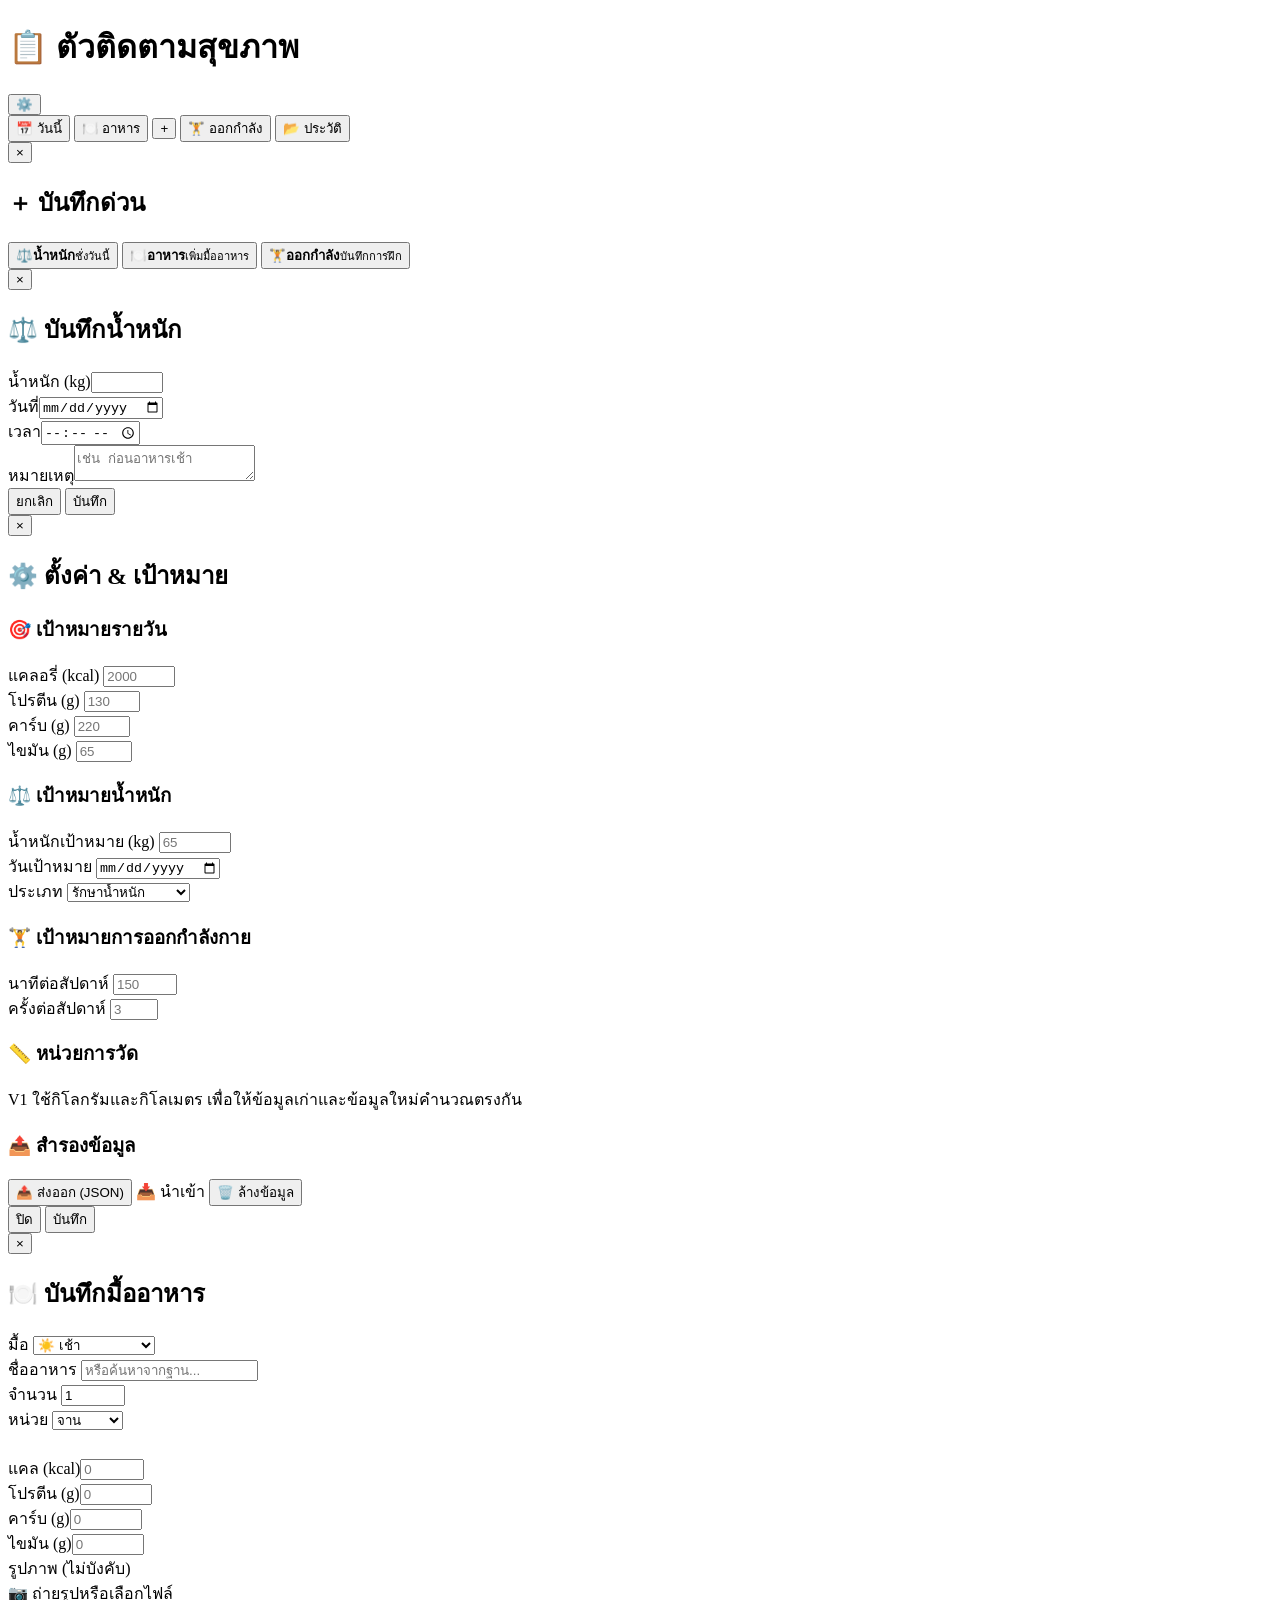
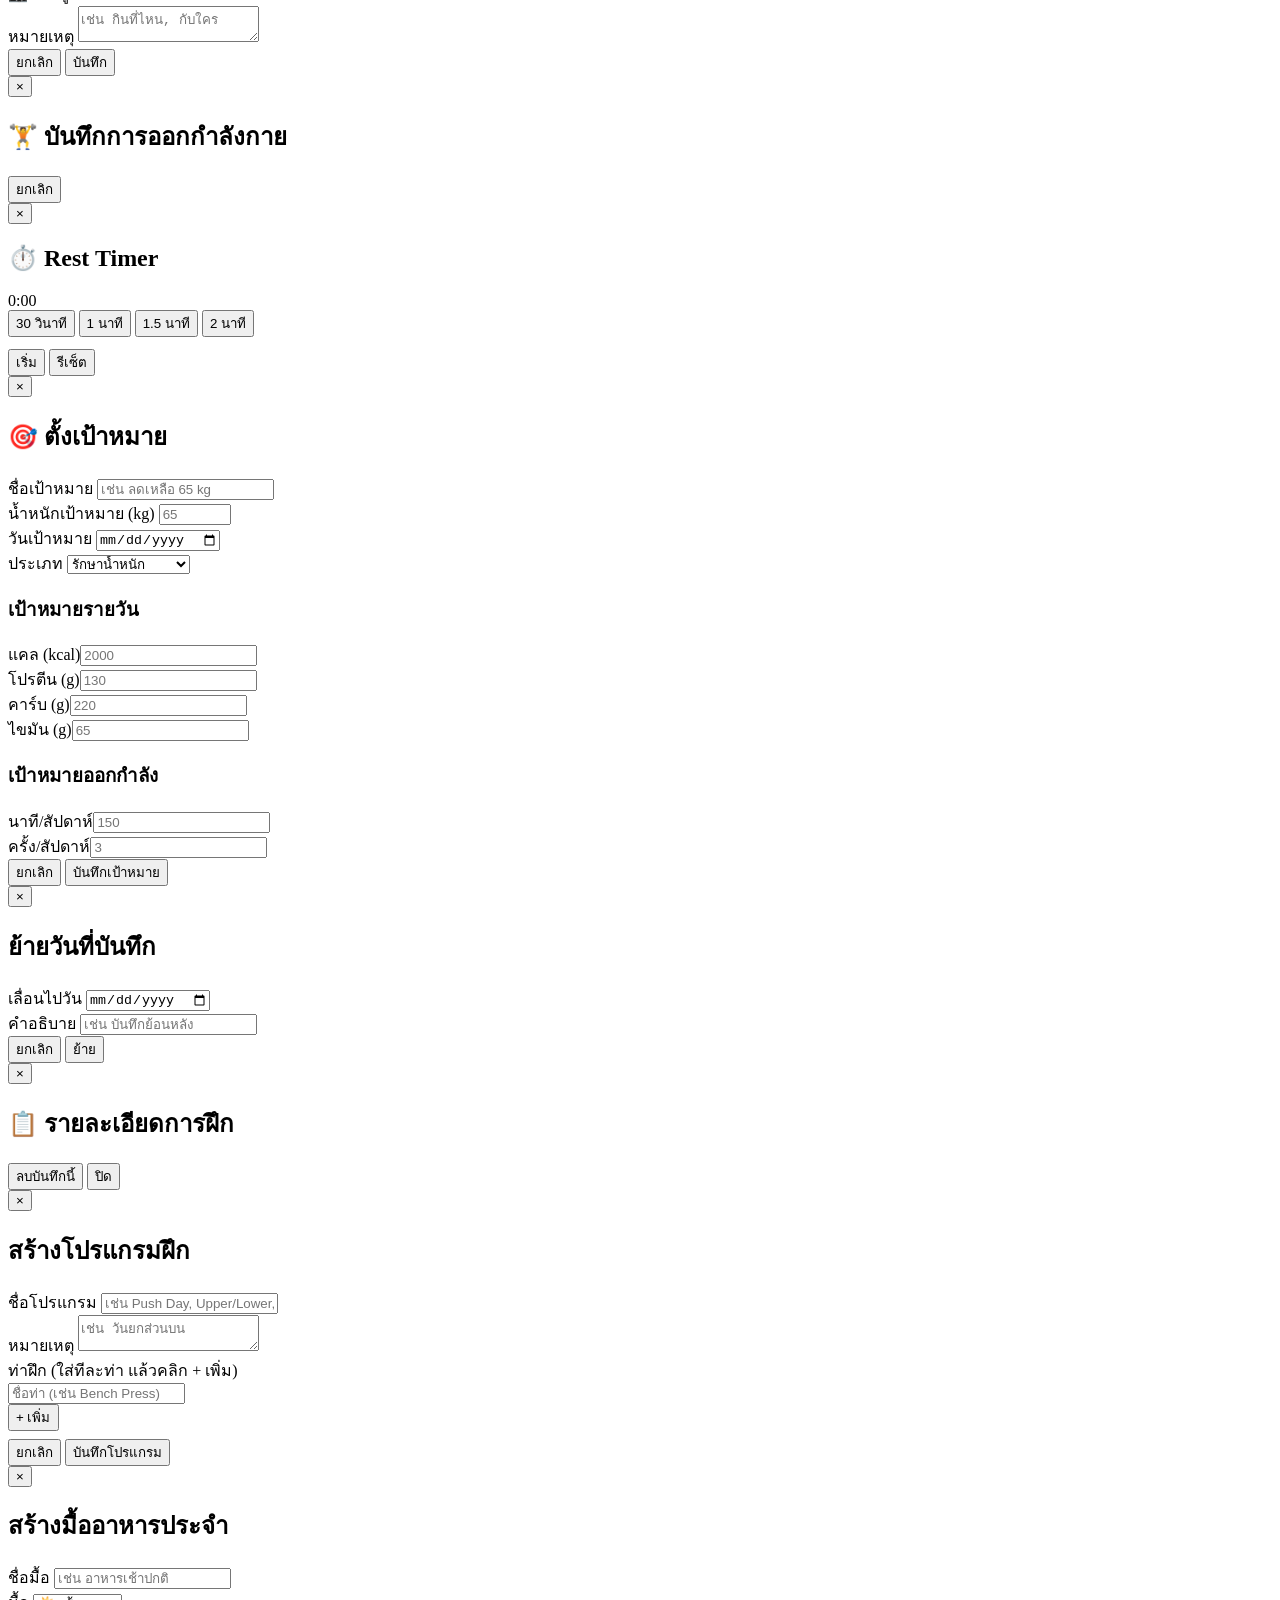
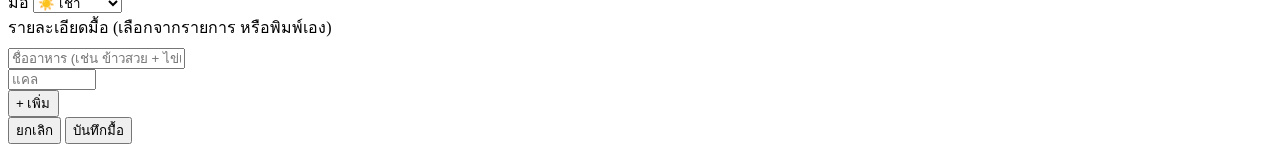
==== index.html @ 63b3aed1 "Add index.html for Health Tracker V1" ====
<!DOCTYPE html>
<html lang="th">
<head>
<meta charset="UTF-8">
<meta name="viewport" content="width=device-width, initial-scale=1.0, maximum-scale=1.0, user-scalable=no">
<meta name="apple-mobile-web-app-capable" content="yes">
<meta name="apple-mobile-web-app-status-bar-style" content="black-translucent">
<meta name="theme-color" content="#1a1a2e">
<title>ตัวติดตามสุขภาพ</title>
<link rel="stylesheet" href="style.css">
</head>
<body>

<!-- ════════════════════════════════════════════
   HEADER
   ════════════════════════════════════════════ -->
<header class="app-header">
  <div class="header-left">
    <h1>📋 <span>ตัวติดตามสุขภาพ</span></h1>
  </div>
  <div class="header-right">
    <span class="header-date" id="headerDate"></span>
    <button class="icon-btn" onclick="openModal('settingsModal')" title="ตั้งค่า">⚙️</button>
  </div>
</header>

<!-- ════════════════════════════════════════════
   MAIN CONTENT (แต่ละแท็บ)
   ════════════════════════════════════════════ -->
<main class="main-content" id="mainContent">
  <!-- โหลดโดย JS -->
</main>

<!-- ════════════════════════════════════════════
   BOTTOM NAVIGATION (5 แท็บ)
   ════════════════════════════════════════════ -->
<nav class="bottom-nav">
  <button class="nav-item active" data-tab="today" onclick="switchTab('today')">
    <span class="nav-icon">📅</span>
    <span class="nav-label">วันนี้</span>
  </button>
  <button class="nav-item" data-tab="food" onclick="switchTab('food')">
    <span class="nav-icon">🍽️</span>
    <span class="nav-label">อาหาร</span>
  </button>
  <button class="nav-item nav-center" onclick="openModal('quickAddModal')">
    <span class="nav-icon nav-plus">+</span>
  </button>
  <button class="nav-item" data-tab="workout" onclick="switchTab('workout')">
    <span class="nav-icon">🏋️</span>
    <span class="nav-label">ออกกำลัง</span>
  </button>
  <button class="nav-item" data-tab="history" onclick="switchTab('history')">
    <span class="nav-icon">📂</span>
    <span class="nav-label">ประวัติ</span>
  </button>
</nav>

<!-- เมนูบันทึกด่วน -->
<div class="modal-overlay" id="quickAddModal">
  <div class="modal modal-sm">
    <button class="modal-close" onclick="closeModal('quickAddModal')">×</button>
    <h2>＋ บันทึกด่วน</h2>
    <div class="modal-body">
      <div class="quick-add-grid">
        <button class="quick-add-card" onclick="closeModal('quickAddModal'); openWeightModal()"><span>⚖️</span><strong>น้ำหนัก</strong><small>ชั่งวันนี้</small></button>
        <button class="quick-add-card" onclick="closeModal('quickAddModal'); openFoodModal()"><span>🍽️</span><strong>อาหาร</strong><small>เพิ่มมื้ออาหาร</small></button>
        <button class="quick-add-card" onclick="closeModal('quickAddModal'); openWorkoutModal()"><span>🏋️</span><strong>ออกกำลัง</strong><small>บันทึกการฝึก</small></button>
      </div>
    </div>
  </div>
</div>

<!-- บันทึกน้ำหนัก -->
<div class="modal-overlay" id="weightModal">
  <div class="modal modal-sm">
    <button class="modal-close" onclick="closeModal('weightModal')">×</button>
    <h2>⚖️ บันทึกน้ำหนัก</h2>
    <div class="modal-body">
      <input type="hidden" id="editWeightId">
      <div class="form-row">
        <div class="form-group"><label>น้ำหนัก (kg)</label><input type="number" class="form-input" id="weightValue" min="20" max="300" step="0.1" inputmode="decimal"></div>
        <div class="form-group"><label>วันที่</label><input type="date" class="form-input" id="weightDate"></div>
      </div>
      <div class="form-group"><label>เวลา</label><input type="time" class="form-input" id="weightTime"></div>
      <div class="form-group"><label>หมายเหตุ</label><textarea class="form-textarea" id="weightNote" rows="2" placeholder="เช่น ก่อนอาหารเช้า"></textarea></div>
    </div>
    <div class="modal-footer">
      <button class="btn" onclick="closeModal('weightModal')">ยกเลิก</button>
      <button class="btn btn-primary" onclick="saveWeightRecord()">บันทึก</button>
    </div>
  </div>
</div>

<!-- ════════════════════════════════════════════
   MODAL: ตั้งค่า + เป้าหมาย
   ════════════════════════════════════════════ -->
<div class="modal-overlay" id="settingsModal">
  <div class="modal modal-lg">
    <button class="modal-close" onclick="closeModal('settingsModal')">×</button>
    <h2>⚙️ ตั้งค่า & เป้าหมาย</h2>
    <div class="modal-body">
      <!-- เป้าหมาย -->
      <div class="settings-section">
        <h3 class="settings-section-title">🎯 เป้าหมายรายวัน</h3>
        <div class="form-row">
          <div class="form-group">
            <label>แคลอรี่ (kcal)</label>
            <input type="number" class="form-input" id="goalCalories" placeholder="2000" min="500" max="10000">
          </div>
          <div class="form-group" style="flex:0.8">
            <label>โปรตีน (g)</label>
            <input type="number" class="form-input" id="goalProtein" placeholder="130" min="0" max="300">
          </div>
          <div class="form-group" style="flex:0.8">
            <label>คาร์บ (g)</label>
            <input type="number" class="form-input" id="goalCarbs" placeholder="220" min="0" max="500">
          </div>
          <div class="form-group" style="flex:0.8">
            <label>ไขมัน (g)</label>
            <input type="number" class="form-input" id="goalFat" placeholder="65" min="0" max="200">
          </div>
        </div>
      </div>

      <div class="settings-section">
        <h3 class="settings-section-title">⚖️ เป้าหมายน้ำหนัก</h3>
        <div class="form-row">
          <div class="form-group">
            <label>น้ำหนักเป้าหมาย (kg)</label>
            <input type="number" class="form-input" id="goalWeight" placeholder="65" min="20" max="300" step="0.1">
          </div>
          <div class="form-group">
            <label>วันเป้าหมาย</label>
            <input type="date" class="form-input" id="goalDate">
          </div>
          <div class="form-group" style="flex:0.7">
            <label>ประเภท</label>
            <select class="form-select" id="goalType">
              <option value="maintain">รักษาน้ำหนัก</option>
              <option value="lose">ลดน้ำหนัก</option>
              <option value="gain">เพิ่มน้ำหนัก/กล้าม</option>
            </select>
          </div>
        </div>
      </div>

      <div class="settings-section">
        <h3 class="settings-section-title">🏋️ เป้าหมายการออกกำลังกาย</h3>
        <div class="form-row">
          <div class="form-group">
            <label>นาทีต่อสัปดาห์</label>
            <input type="number" class="form-input" id="goalExerciseMinutes" placeholder="150" min="0" max="1000">
          </div>
          <div class="form-group">
            <label>ครั้งต่อสัปดาห์</label>
            <input type="number" class="form-input" id="goalExerciseDays" placeholder="3" min="0" max="14">
          </div>
        </div>
      </div>

      <div class="settings-section settings-note">
        <h3 class="settings-section-title">📏 หน่วยการวัด</h3>
        <p>V1 ใช้กิโลกรัมและกิโลเมตร เพื่อให้ข้อมูลเก่าและข้อมูลใหม่คำนวณตรงกัน</p>
      </div>

      <div class="settings-section">
        <h3 class="settings-section-title">📤 สำรองข้อมูล</h3>
        <div class="form-row">
          <button class="btn" onclick="exportData()">📤 ส่งออก (JSON)</button>
          <label class="btn" style="cursor:pointer;">📥 นำเข้า
            <input type="file" id="importDataInput" accept=".json,application/json" style="display:none" onchange="importData(event.target.files[0]); this.value=''">
          </label>
          <button class="btn btn-danger" onclick="resetAllData()">🗑️ ล้างข้อมูล</button>
        </div>
      </div>
    </div>
    <div class="modal-footer">
      <button class="btn" onclick="closeModal('settingsModal')">ปิด</button>
      <button class="btn btn-primary" onclick="saveSettings()">บันทึก</button>
    </div>
  </div>
</div>

<!-- ════════════════════════════════════════════
   MODAL: บันทึกอาหาร
   ════════════════════════════════════════════ -->
<div class="modal-overlay" id="foodModal">
  <div class="modal modal-lg">
    <button class="modal-close" onclick="closeModal('foodModal')">×</button>
    <h2>🍽️ บันทึกมื้ออาหาร</h2>
    <div class="modal-body">
      <input type="hidden" id="editFoodId">
      <div class="form-group">
        <label>มื้อ</label>
        <select class="form-select" id="mealTime">
          <option value="เช้า">☀️ เช้า</option>
          <option value="กลางวัน">🌤️ กลางวัน</option>
          <option value="เย็น">🌙 เย็น</option>
          <option value="ของว่าง">🍪 ของว่าง</option>
          <option value="ก่อนออกกำลัง">🏋️ ก่อนออกกำลัง</option>
          <option value="หลังออกกำลัง">💪 หลังออกกำลัง</option>
          <option value="อื่นๆ">📌 อื่นๆ</option>
        </select>
      </div>
      <div class="form-group">
        <label>ชื่ออาหาร</label>
        <input type="text" class="form-input" id="foodName" placeholder="หรือค้นหาจากฐาน..." autocomplete="off">
        <div class="food-search-results" id="foodSearchResults"></div>
      </div>
      <div class="form-row">
        <div class="form-group" style="flex:0.7">
          <label>จำนวน</label>
          <input type="number" class="form-input" id="foodPortion" value="1" min="0.1" max="20" step="0.1">
        </div>
        <div class="form-group" style="flex:1.3">
          <label>หน่วย</label>
          <select class="form-select" id="foodPortionUnit">
            <option value="จาน">จาน</option>
            <option value="ถ้วย">ถ้วย</option>
            <option value="ช้อนโต๊ะ">ช้อนโต๊ะ</option>
            <option value="ช้อนชา">ช้อนชา</option>
            <option value="กรัม">กรัม</option>
            <option value="ชิ้น">ชิ้น</option>
          </select>
        </div>
      </div>
      <div style="border-top:1px solid var(--border);margin:8px 0;padding-top:8px;"></div>
      <div class="form-row">
        <div class="form-group" style="flex:0.6"><label>แคล (kcal)</label><input type="number" class="form-input" id="foodCal" placeholder="0" min="0" max="5000"></div>
        <div class="form-group" style="flex:0.6"><label>โปรตีน (g)</label><input type="number" class="form-input" id="foodProtein" placeholder="0" min="0" max="500" step="0.1"></div>
        <div class="form-group" style="flex:0.6"><label>คาร์บ (g)</label><input type="number" class="form-input" id="foodCarbs" placeholder="0" min="0" max="500" step="0.1"></div>
        <div class="form-group" style="flex:0.6"><label>ไขมัน (g)</label><input type="number" class="form-input" id="foodFat" placeholder="0" min="0" max="200" step="0.1"></div>
      </div>
      <div class="form-group">
        <label>รูปภาพ (ไม่บังคับ)</label>
        <div class="photo-upload-area" onclick="document.getElementById('foodPhotoInput').click()">
          <span class="upload-icon">📷</span>
          <span class="upload-text">ถ่ายรูปหรือเลือกไฟล์</span>
        </div>
        <input type="file" id="foodPhotoInput" accept="image/*" style="display:none" onchange="handleFoodPhotoSelect(event)">
        <div id="foodPhotoPreview"></div>
      </div>
      <div class="form-group">
        <label>หมายเหตุ</label>
        <textarea class="form-textarea" id="foodNote" rows="2" placeholder="เช่น กินที่ไหน, กับใคร"></textarea>
      </div>
    </div>
    <div class="modal-footer">
      <button class="btn" onclick="closeModal('foodModal')">ยกเลิก</button>
      <button class="btn btn-primary" onclick="saveFood()" id="saveFoodBtn">บันทึก</button>
    </div>
  </div>
</div>

<!-- ════════════════════════════════════════════
   MODAL: บันทึกการออกกำลังกาย / เริ่มโปรแกรม
   ════════════════════════════════════════════ -->
<div class="modal-overlay" id="workoutModal">
  <div class="modal modal-xl">
    <button class="modal-close" onclick="closeModal('workoutModal')">×</button>
    <h2>🏋️ <span id="workoutModalTitle">บันทึกการออกกำลังกาย</span></h2>
    <div class="modal-body" id="workoutModalBody">
      <!-- โค้จะถูกโหลดโดย JS -->
    </div>
    <div class="modal-footer">
      <button class="btn" onclick="closeModal('workoutModal')">ยกเลิก</button>
      <button class="btn btn-green" id="workoutModalSaveBtn" onclick="saveWorkoutLog()" style="display:none;">บันทึก</button>
    </div>
  </div>
</div>

<!-- ════════════════════════════════════════════
   MODAL: Rest Timer
   ════════════════════════════════════════════ -->
<div class="modal-overlay" id="restTimerModal">
  <div class="modal modal-sm">
    <button class="modal-close" onclick="closeModal('restTimerModal')">×</button>
    <h2>⏱️ Rest Timer</h2>
    <div class="timer-display" id="timerDisplay">0:00</div>
    <div class="timer-controls">
      <button class="btn btn-sm" onclick="timerSet(30)">30 วินาที</button>
      <button class="btn btn-sm" onclick="timerSet(60)">1 นาที</button>
      <button class="btn btn-sm" onclick="timerSet(90)">1.5 นาที</button>
      <button class="btn btn-sm" onclick="timerSet(120)">2 นาที</button>
    </div>
    <div class="timer-controls" style="margin-top:12px;">
      <button class="btn btn-sm btn-primary" id="timerStartBtn" onclick="timerStart()">เริ่ม</button>
      <button class="btn btn-sm" id="timerPauseBtn" onclick="timerPause()" style="display:none;">พัก</button>
      <button class="btn btn-sm" onclick="timerReset()">รีเซ็ต</button>
    </div>
  </div>
</div>

<!-- ════════════════════════════════════════════
   MODAL: ตั้งค่าเป้าหมาย (แยกหน้าจาก settings)
   ════════════════════════════════════════════ -->
<div class="modal-overlay" id="goalsModal">
  <div class="modal modal-lg">
    <button class="modal-close" onclick="closeModal('goalsModal')">×</button>
    <h2>🎯 ตั้งเป้าหมาย</h2>
    <div class="modal-body">
      <div class="form-group">
        <label>ชื่อเป้าหมาย</label>
        <input type="text" class="form-input" id="goalName" placeholder="เช่น ลดเหลือ 65 kg">
      </div>
      <div class="form-row">
        <div class="form-group">
          <label>น้ำหนักเป้าหมาย (kg)</label>
          <input type="number" class="form-input" id="goalTargetWeight" placeholder="65" min="20" max="300" step="0.1">
        </div>
        <div class="form-group">
          <label>วันเป้าหมาย</label>
          <input type="date" class="form-input" id="goalTargetDate">
        </div>
      </div>
      <div class="form-group">
        <label>ประเภท</label>
        <select class="form-select" id="goalTargetType">
          <option value="maintain">รักษาน้ำหนัก</option>
          <option value="lose">ลดน้ำหนัก</option>
          <option value="gain">เพิ่มน้ำหนัก/กล้าม</option>
        </select>
      </div>
      <div class="settings-section">
        <h3 class="settings-section-title">เป้าหมายรายวัน</h3>
        <div class="form-row">
          <div class="form-group"><label>แคล (kcal)</label><input type="number" class="form-input" id="goalTargetCal" placeholder="2000"></div>
          <div class="form-group"><label>โปรตีน (g)</label><input type="number" class="form-input" id="goalTargetProtein" placeholder="130" step="0.1"></div>
          <div class="form-group"><label>คาร์บ (g)</label><input type="number" class="form-input" id="goalTargetCarbs" placeholder="220" step="0.1"></div>
          <div class="form-group"><label>ไขมัน (g)</label><input type="number" class="form-input" id="goalTargetFat" placeholder="65" step="0.1"></div>
        </div>
      </div>
      <div class="settings-section">
        <h3 class="settings-section-title">เป้าหมายออกกำลัง</h3>
        <div class="form-row">
          <div class="form-group"><label>นาที/สัปดาห์</label><input type="number" class="form-input" id="goalTargetMinutes" placeholder="150"></div>
          <div class="form-group"><label>ครั้ง/สัปดาห์</label><input type="number" class="form-input" id="goalTargetDays" placeholder="3"></div>
        </div>
      </div>
    </div>
    <div class="modal-footer">
      <button class="btn" onclick="closeModal('goalsModal')">ยกเลิก</button>
      <button class="btn btn-primary" onclick="saveGoals()">บันทึกเป้าหมาย</button>
    </div>
  </div>
</div>

<!-- ════════════════════════════════════════════
   MODAL: เคลื่อนย้าย/แก้ไขวันที่ (สำหรับบันทึกย้อนหลัง)
   ════════════════════════════════════════════ -->
<div class="modal-overlay" id="dateShiftModal">
  <div class="modal modal-sm">
    <button class="modal-close" onclick="closeModal('dateShiftModal')">×</button>
    <h2>ย้ายวันที่บันทึก</h2>
    <div class="modal-body">
      <div class="form-group">
        <label>เลื่อนไปวัน</label>
        <input type="date" class="form-input" id="dateShiftTarget">
      </div>
      <div class="form-group">
        <label>คำอธิบาย</label>
        <input type="text" class="form-input" id="dateShiftNote" placeholder="เช่น บันทึกย้อนหลัง">
      </div>
    </div>
    <div class="modal-footer">
      <button class="btn" onclick="closeModal('dateShiftModal')">ยกเลิก</button>
      <button class="btn btn-primary" onclick="confirmDateShift()">ย้าย</button>
    </div>
  </div>
</div>

<!-- ════════════════════════════════════════════
   MODAL: รายละเอียดการออกกำลังกาย (ดูเซต)
   ════════════════════════════════════════════ -->
<div class="modal-overlay" id="workoutDetailModal">
  <div class="modal modal-xl">
    <button class="modal-close" onclick="closeModal('workoutDetailModal')">×</button>
    <h2>📋 รายละเอียดการฝึก</h2>
    <div class="modal-body" id="workoutDetailBody">
      <!-- โค้ดจะถูกโหลดโดย JS -->
    </div>
    <div class="modal-footer">
      <button class="btn btn-danger" onclick="deleteWorkoutLog()">ลบบันทึกนี้</button>
      <button class="btn" onclick="closeModal('workoutDetailModal')">ปิด</button>
    </div>
  </div>
</div>

<!-- ════════════════════════════════════════════
   MODAL: แผนการออกกำลังกาย (สร้าง/แก้ไข)
   ════════════════════════════════════════════ -->
<div class="modal-overlay" id="programModal">
  <div class="modal modal-xl">
    <button class="modal-close" onclick="closeModal('programModal')">×</button>
    <h2 id="programModalTitle">สร้างโปรแกรมฝึก</h2>
    <div class="modal-body">
      <input type="hidden" id="editProgramId">
      <div class="form-group">
        <label>ชื่อโปรแกรม</label>
        <input type="text" class="form-input" id="programName" placeholder="เช่น Push Day, Upper/Lower, Full Body">
      </div>
      <div class="form-group">
        <label>หมายเหตุ</label>
        <textarea class="form-textarea" id="programNote" rows="2" placeholder="เช่น วันยกส่วนบน"></textarea>
      </div>
      <div class="form-group">
        <label>ท่าฝึก (ใส่ทีละท่า แล้วคลิก + เพิ่ม)</label>
        <div class="form-row" style="margin-bottom:8px;">
          <div class="form-group" style="flex:2">
            <input type="text" class="form-input" id="programExerciseName" placeholder="ชื่อท่า (เช่น Bench Press)">
          </div>
          <button class="btn btn-sm" onclick="addProgramExercise()">+ เพิ่ม</button>
        </div>
        <div id="programExercisesList"></div>
      </div>
    </div>
    <div class="modal-footer">
      <button class="btn" onclick="closeModal('programModal')">ยกเลิก</button>
      <button class="btn btn-primary" onclick="saveProgram()">บันทึกโปรแกรม</button>
    </div>
  </div>
</div>

<!-- ════════════════════════════════════════════
   MODAL: สร้างมื้ออาหารประจำ (Meal Routine)
   ════════════════════════════════════════════ -->
<div class="modal-overlay" id="mealRoutineModal">
  <div class="modal modal-lg">
    <button class="modal-close" onclick="closeModal('mealRoutineModal')">×</button>
    <h2 id="mealRoutineModalTitle">สร้างมื้ออาหารประจำ</h2>
    <div class="modal-body">
      <input type="hidden" id="editMealRoutineId">
      <div class="form-group">
        <label>ชื่อมื้อ</label>
        <input type="text" class="form-input" id="mealRoutineName" placeholder="เช่น อาหารเช้าปกติ">
      </div>
      <div class="form-group">
        <label>มื้อ</label>
        <select class="form-select" id="mealRoutineMealTime">
          <option value="เช้า">☀️ เช้า</option>
          <option value="กลางวัน">🌤️ กลางวัน</option>
          <option value="เย็น">🌙 เย็น</option>
          <option value="ของว่าง">🍪 ของว่าง</option>
          <option value="อื่นๆ">📌 อื่นๆ</option>
        </select>
      </div>
      <div class="form-group">
        <label>รายละเอียดมื้อ (เลือกจากรายการ หรือพิมพ์เอง)</label>
        <div id="mealRoutineItems"></div>
        <div class="form-row" style="margin-top:8px;">
          <div class="form-group" style="flex:2">
            <input type="text" class="form-input" id="mealRoutineFoodName" placeholder="ชื่ออาหาร (เช่น ข้าวสวย + ไข่เจียว)">
          </div>
          <div class="form-group" style="flex:0.5">
            <input type="number" class="form-input" id="mealRoutineFoodCal" placeholder="แคล" min="0" max="5000" style="width:80px;">
          </div>
          <button class="btn btn-sm" onclick="addMealRoutineItem()">+ เพิ่ม</button>
        </div>
      </div>
    </div>
    <div class="modal-footer">
      <button class="btn" onclick="closeModal('mealRoutineModal')">ยกเลิก</button>
      <button class="btn btn-primary" onclick="saveMealRoutine()">บันทึกมื้อ</button>
    </div>
  </div>
</div>

<script src="food-db.js"></script>
<script src="app.js"></script>
</body>
</html>
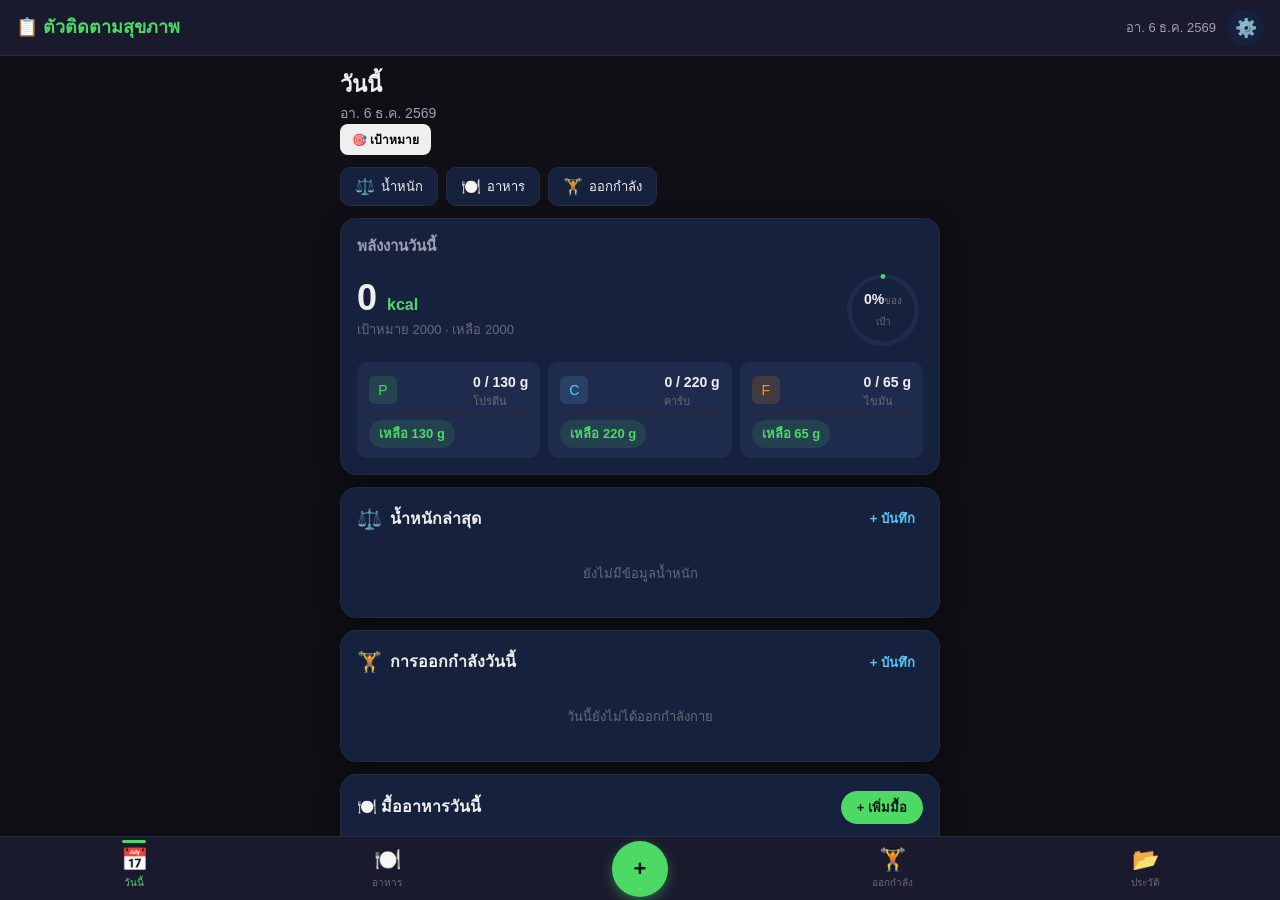
==== commit 942d467c: "อัปเดต index.html: เพิ่มกราฟ อาหาร และการคำนวณพลังงาน" ====
--- a/index.html
+++ b/index.html
@@ -240,6 +240,8 @@
         </div>
         <input type="file" id="foodPhotoInput" accept="image/*" style="display:none" onchange="handleFoodPhotoSelect(event)">
         <div id="foodPhotoPreview"></div>
+        <button type="button" class="btn ai-photo-btn" id="analyzeFoodPhotoBtn" onclick="analyzeFoodPhoto()" disabled>✨ วิเคราะห์รูปด้วย AI</button>
+        <p class="ai-photo-status" id="aiPhotoStatus">ถ่ายรูปไว้ก่อนได้ ระบบวิเคราะห์ต้องเชื่อม AI ผ่านเซิร์ฟเวอร์ที่ปลอดภัย</p>
       </div>
       <div class="form-group">
         <label>หมายเหตุ</label>
--- a/style.css
+++ b/style.css
@@ -0,0 +1,1280 @@
+/**
+ * style.css — ตัวติดตามสุขภาพ (Dark Theme, 4 แท็บ)
+ * ออกแบบตามภาพ Dashboard ที่คุณส่งมา
+ */
+
+/* ── Reset & Base ── */
+*, *::before, *::after { box-sizing: border-box; margin: 0; padding: 0; }
+
+:root {
+  --bg-primary: #0f0f15;
+  --bg-secondary: #1a1a2e;
+  --bg-card: #16213e;
+  --bg-card-hover: #1f2b4d;
+  --bg-input: #0d0d18;
+  --text-primary: #f0f0f0;
+  --text-secondary: #a0a0b0;
+  --text-muted: #6a6a7a;
+  --accent-green: #4cd964;
+  --accent-blue: #5ac8fa;
+  --accent-orange: #ff9500;
+  --accent-red: #ff3b30;
+  --accent-yellow: #ffcc00;
+  --accent-purple: #af52de;
+  --border: #2a2a3e;
+  --border-light: #3a3a4e;
+  --shadow: 0 4px 20px rgba(0,0,0,0.4);
+}
+
+html, body {
+  height: 100%;
+  font-family: -apple-system, BlinkMacSystemFont, 'Segoe UI', Roboto, 'Helvetica Neue', 'Noto Sans Thai', Arial, sans-serif;
+  background: var(--bg-primary);
+  color: var(--text-primary);
+  line-height: 1.5;
+  -webkit-font-smoothing: antialiased;
+  font-size: 15px;
+}
+
+body {
+  display: flex;
+  flex-direction: column;
+  overflow: hidden;
+}
+
+/* ── Scrollbar ── */
+::-webkit-scrollbar { width: 4px; }
+::-webkit-scrollbar-track { background: transparent; }
+::-webkit-scrollbar-thumb { background: var(--border); border-radius: 2px; }
+::-webkit-scrollbar-thumb:hover { background: var(--border-light); }
+
+/* ── Header ── */
+.app-header {
+  height: 56px;
+  background: var(--bg-secondary);
+  border-bottom: 1px solid var(--border);
+  display: flex;
+  align-items: center;
+  justify-content: space-between;
+  padding: 0 16px;
+  flex-shrink: 0;
+  position: sticky;
+  top: 0;
+  z-index: 100;
+}
+.header-left h1 {
+  font-size: 18px;
+  font-weight: 700;
+}
+.header-left h1 span { color: var(--accent-green); }
+.header-right {
+  display: flex;
+  align-items: center;
+  gap: 12px;
+}
+.header-date {
+  font-size: 13px;
+  color: var(--text-secondary);
+  font-weight: 500;
+}
+.icon-btn {
+  width: 36px;
+  height: 36px;
+  border: none;
+  border-radius: 50%;
+  background: var(--bg-card);
+  color: var(--text-primary);
+  font-size: 18px;
+  cursor: pointer;
+  display: flex;
+  align-items: center;
+  justify-content: center;
+  transition: background 0.2s;
+}
+.icon-btn:hover { background: var(--bg-card-hover); }
+
+/* ── Bottom Navigation ── */
+.bottom-nav {
+  position: fixed;
+  bottom: 0;
+  left: 0;
+  right: 0;
+  height: 64px;
+  background: var(--bg-secondary);
+  border-top: 1px solid var(--border);
+  display: flex;
+  align-items: center;
+  justify-content: space-around;
+  padding: 0 8px;
+  z-index: 100;
+}
+.nav-item {
+  width: 56px;
+  height: 56px;
+  border: none;
+  background: transparent;
+  color: var(--text-muted);
+  font-size: 11px;
+  cursor: pointer;
+  display: flex;
+  flex-direction: column;
+  align-items: center;
+  justify-content: center;
+  gap: 2px;
+  border-radius: 12px 12px 0 0;
+  transition: all 0.2s;
+  position: relative;
+}
+.nav-item .nav-icon { font-size: 22px; }
+.nav-item .nav-label { font-size: 10px; font-weight: 500; }
+.nav-item.active {
+  color: var(--accent-green);
+}
+.nav-item.active::after {
+  content: '';
+  position: absolute;
+  top: -1px;
+  left: 50%;
+  transform: translateX(-50%);
+  width: 24px;
+  height: 3px;
+  background: var(--accent-green);
+  border-radius: 2px;
+  border: none;
+}
+.nav-item:hover { color: var(--text-primary); background: rgba(255,255,255,0.05); }
+.nav-center {
+  width: 56px;
+  height: 56px;
+  background: var(--accent-green);
+  color: var(--bg-primary);
+  border-radius: 50%;
+  font-size: 28px;
+  font-weight: 700;
+  box-shadow: 0 4px 12px rgba(76,217,100,0.4);
+  transition: transform 0.15s;
+}
+.nav-center:hover { transform: scale(1.05); }
+.nav-center:active { transform: scale(0.95); }
+
+/* ── Main Content ── */
+.main-content {
+  flex: 1;
+  overflow-y: auto;
+  padding: 12px 16px 80px 16px;
+  background: var(--bg-primary);
+}
+
+/* ── Page Container ── */
+.page { display: none; }
+.page.active { display: block; }
+
+.page-header {
+  margin-bottom: 12px;
+}
+.page-title {
+  font-size: 22px;
+  font-weight: 700;
+  color: var(--text-primary);
+}
+.page-subtitle {
+  font-size: 14px;
+  color: var(--text-secondary);
+  margin-top: 2px;
+}
+
+/* ── Card ── */
+.card {
+  background: var(--bg-card);
+  border-radius: 16px;
+  padding: 16px;
+  margin-bottom: 12px;
+  border: 1px solid var(--border);
+  box-shadow: var(--shadow);
+}
+.card-header {
+  display: flex;
+  align-items: center;
+  justify-content: space-between;
+  margin-bottom: 12px;
+}
+.card-title {
+  font-size: 16px;
+  font-weight: 600;
+  color: var(--text-primary);
+  display: flex;
+  align-items: center;
+  gap: 8px;
+}
+.card-title .card-icon {
+  font-size: 20px;
+}
+.card-action {
+  background: none;
+  border: none;
+  color: var(--accent-blue);
+  font-size: 13px;
+  font-weight: 600;
+  cursor: pointer;
+  padding: 4px 8px;
+  border-radius: 8px;
+  transition: background 0.2s;
+}
+.card-action:hover { background: rgba(90,200,250,0.1); }
+
+/* ── Summary Card (หน้าวันนี้ — สรุปแคล+แมโคร) ── */
+.summary-card {
+  background: var(--bg-card);
+  border-radius: 16px;
+  padding: 16px;
+  margin-bottom: 12px;
+  border: 1px solid var(--border);
+}
+.summary-title {
+  font-size: 15px;
+  font-weight: 600;
+  color: var(--text-secondary);
+  margin-bottom: 12px;
+  display: flex;
+  align-items: center;
+  gap: 6px;
+}
+
+.calories-big {
+  display: flex;
+  align-items: center;
+  justify-content: space-between;
+  margin-bottom: 12px;
+}
+.calories-left {
+  display: flex;
+  flex-direction: column;
+  gap: 4px;
+}
+.calories-value {
+  font-size: 36px;
+  font-weight: 800;
+  color: var(--text-primary);
+  line-height: 1;
+}
+.calories-value .kcal-unit {
+  font-size: 16px;
+  color: var(--accent-green);
+  font-weight: 600;
+}
+.calories-target {
+  font-size: 13px;
+  color: var(--text-muted);
+}
+.calories-ring {
+  position: relative;
+  width: 80px;
+  height: 80px;
+  flex-shrink: 0;
+}
+.calories-ring svg {
+  width: 100%;
+  height: 100%;
+  transform: rotate(-90deg);
+}
+.calories-ring-bg {
+  fill: none;
+  stroke: var(--bg-card-hover);
+  stroke-width: 6;
+}
+.calories-ring-fill {
+  fill: none;
+  stroke: var(--accent-green);
+  stroke-width: 6;
+  stroke-linecap: round;
+  transition: stroke-dashoffset 0.5s ease;
+}
+.calories-ring-label {
+  position: absolute;
+  top: 50%;
+  left: 50%;
+  transform: translate(-50%, -50%);
+  font-size: 14px;
+  font-weight: 700;
+  color: var(--text-primary);
+  text-align: center;
+}
+.calories-ring-label .remain {
+  font-size: 10px;
+  color: var(--text-muted);
+  font-weight: 500;
+}
+
+.macros-grid {
+  display: grid;
+  grid-template-columns: repeat(3, 1fr);
+  gap: 8px;
+}
+.macro-item {
+  background: var(--bg-card-hover);
+  border-radius: 10px;
+  padding: 10px 12px;
+}
+.macro-item-header {
+  display: flex;
+  justify-content: space-between;
+  align-items: center;
+  margin-bottom: 4px;
+}
+.macro-icon {
+  width: 28px;
+  height: 28px;
+  border-radius: 6px;
+  display: flex;
+  align-items: center;
+  justify-content: center;
+  font-size: 14px;
+}
+.macro-icon.protein { background: rgba(76,217,100,0.15); color: var(--accent-green); }
+.macro-icon.carbs { background: rgba(90,200,250,0.15); color: var(--accent-blue); }
+.macro-icon.fat { background: rgba(255,149,0,0.15); color: var(--accent-orange); }
+.macro-value {
+  font-size: 14px;
+  font-weight: 700;
+  color: var(--text-primary);
+}
+.macro-label {
+  font-size: 11px;
+  color: var(--text-muted);
+  display: flex;
+  justify-content: space-between;
+}
+.macro-bar-bg {
+  height: 3px;
+  background: var(--border);
+  border-radius: 2px;
+  margin-top: 4px;
+  overflow: hidden;
+}
+.macro-bar-fill {
+  height: 100%;
+  border-radius: 2px;
+  transition: width 0.5s ease;
+}
+.macro-bar-fill.protein { background: var(--accent-green); }
+.macro-bar-fill.carbs { background: var(--accent-blue); }
+.macro-bar-fill.fat { background: var(--accent-orange); }
+
+.remaining-tag {
+  display: inline-flex;
+  align-items: center;
+  gap: 4px;
+  background: rgba(76,217,100,0.12);
+  color: var(--accent-green);
+  padding: 4px 10px;
+  border-radius: 20px;
+  font-size: 13px;
+  font-weight: 600;
+  margin-top: 4px;
+}
+
+/* ── Workout Card ── */
+.workout-card {
+  background: var(--bg-card);
+  border-radius: 16px;
+  padding: 16px;
+  margin-bottom: 12px;
+  border: 1px solid var(--border);
+  position: relative;
+  overflow: hidden;
+}
+.workout-card-top {
+  display: flex;
+  align-items: flex-start;
+  justify-content: space-between;
+  margin-bottom: 12px;
+}
+.workout-name {
+  font-size: 20px;
+  font-weight: 700;
+  color: var(--text-primary);
+  display: flex;
+  align-items: center;
+  gap: 8px;
+}
+.workout-duration {
+  font-size: 13px;
+  color: var(--text-muted);
+  margin-top: 2px;
+}
+.workout-start-btn {
+  padding: 12px 24px;
+  background: var(--accent-green);
+  color: var(--bg-primary);
+  border: none;
+  border-radius: 12px;
+  font-size: 15px;
+  font-weight: 700;
+  cursor: pointer;
+  display: flex;
+  align-items: center;
+  gap: 8px;
+  box-shadow: 0 4px 16px rgba(76,217,100,0.3);
+  transition: all 0.2s;
+}
+.workout-start-btn:hover {
+  transform: translateY(-2px);
+  box-shadow: 0 6px 20px rgba(76,217,100,0.4);
+}
+.workout-start-btn:active { transform: translateY(0); }
+.workout-start-btn .play-icon { font-size: 18px; }
+
+.workout-exercises {
+  border-top: 1px solid var(--border);
+  padding-top: 12px;
+  display: flex;
+  flex-direction: column;
+  gap: 8px;
+}
+.workout-exercise-item {
+  display: flex;
+  align-items: center;
+  justify-content: space-between;
+  padding: 8px 10px;
+  background: var(--bg-card-hover);
+  border-radius: 10px;
+  cursor: pointer;
+  transition: background 0.2s;
+}
+.workout-exercise-item:hover { background: var(--border); }
+.workout-ex-item-left {
+  display: flex;
+  align-items: center;
+  gap: 10px;
+}
+.workout-ex-item-num {
+  width: 24px;
+  height: 24px;
+  border-radius: 50%;
+  background: var(--accent-green);
+  color: var(--bg-primary);
+  font-size: 12px;
+  font-weight: 700;
+  display: flex;
+  align-items: center;
+  justify-content: center;
+}
+.workout-ex-item-name {
+  font-size: 14px;
+  font-weight: 600;
+}
+.workout-ex-item-detail {
+  font-size: 12px;
+  color: var(--text-muted);
+}
+.workout-ex-item-right {
+  font-size: 13px;
+  font-weight: 600;
+  color: var(--text-secondary);
+  text-align: right;
+}
+
+.workout-image-placeholder {
+  width: 100%;
+  height: 100px;
+  background: linear-gradient(135deg, var(--bg-card-hover), var(--bg-card));
+  border-radius: 12px;
+  margin-bottom: 12px;
+  display: flex;
+  align-items: center;
+  justify-content: center;
+  color: var(--text-muted);
+  font-size: 14px;
+}
+
+/* ── Meals Card ── */
+.meals-card {
+  background: var(--bg-card);
+  border-radius: 16px;
+  padding: 16px;
+  margin-bottom: 12px;
+  border: 1px solid var(--border);
+}
+.meals-header {
+  display: flex;
+  align-items: center;
+  justify-content: space-between;
+  margin-bottom: 12px;
+}
+.meals-title {
+  font-size: 16px;
+  font-weight: 600;
+}
+.add-meal-btn {
+  background: var(--accent-green);
+  color: var(--bg-primary);
+  border: none;
+  border-radius: 20px;
+  padding: 6px 16px;
+  font-size: 13px;
+  font-weight: 600;
+  cursor: pointer;
+  display: flex;
+  align-items: center;
+  gap: 4px;
+  transition: opacity 0.2s;
+}
+.add-meal-btn:hover { opacity: 0.9; }
+
+.meal-group {
+  margin-bottom: 8px;
+}
+.meal-group-header {
+  display: flex;
+  align-items: center;
+  gap: 8px;
+  padding: 8px 12px;
+  background: var(--bg-card-hover);
+  border-radius: 10px;
+  margin-bottom: 4px;
+  cursor: pointer;
+  transition: background 0.2s;
+}
+.meal-group-header:hover { background: var(--border); }
+.meal-time-icon {
+  font-size: 18px;
+}
+.meal-time-label {
+  font-size: 14px;
+  font-weight: 600;
+  color: var(--text-primary);
+}
+.meal-cal-label {
+  font-size: 12px;
+  color: var(--text-muted);
+  margin-left: auto;
+}
+.meal-item {
+  display: flex;
+  align-items: center;
+  padding: 8px 12px;
+  background: var(--bg-primary);
+  border-radius: 8px;
+  margin: 0 4px 4px;
+  gap: 10px;
+  cursor: pointer;
+  transition: background 0.2s;
+}
+.meal-item:hover { background: var(--bg-card-hover); }
+.meal-item .meal-item-info { flex: 1; }
+.meal-item .meal-item-name { font-size: 14px; font-weight: 500; }
+.meal-item .meal-item-cal { font-size: 12px; color: var(--text-muted); }
+.meal-item .meal-item-swap {
+  font-size: 14px;
+  color: var(--text-muted);
+  opacity: 0;
+  transition: opacity 0.2s;
+}
+.meal-item:hover .meal-item-swap { opacity: 1; }
+
+/* ── Weekly Stats Card ── */
+.weekly-stats-card {
+  background: var(--bg-card);
+  border-radius: 16px;
+  padding: 16px;
+  margin-bottom: 12px;
+  border: 1px solid var(--border);
+}
+.weekly-stats-row {
+  display: flex;
+  gap: 12px;
+  margin-bottom: 12px;
+}
+.weekly-stat-box {
+  flex: 1;
+  background: var(--bg-card-hover);
+  border-radius: 12px;
+  padding: 12px;
+}
+.weekly-stat-icon {
+  font-size: 24px;
+  margin-bottom: 4px;
+}
+.weekly-stat-value {
+  font-size: 22px;
+  font-weight: 700;
+  color: var(--text-primary);
+  line-height: 1;
+}
+.weekly-stat-value .unit {
+  font-size: 12px;
+  color: var(--text-muted);
+  font-weight: 500;
+}
+.weekly-stat-label {
+  font-size: 12px;
+  color: var(--text-muted);
+  margin-top: 2px;
+}
+.weekly-checklist {
+  display: flex;
+  gap: 4px;
+  margin-top: 4px;
+}
+.weekly-check {
+  width: 20px;
+  height: 20px;
+  border-radius: 4px;
+  border: 1px solid var(--border);
+  display: flex;
+  align-items: center;
+  justify-content: center;
+  font-size: 10px;
+  color: var(--text-muted);
+}
+.weekly-check.done {
+  background: var(--accent-green);
+  border-color: var(--accent-green);
+  color: var(--bg-primary);
+}
+.weekly-mini-chart {
+  height: 40px;
+  display: flex;
+  align-items: flex-end;
+  gap: 2px;
+  margin-top: 6px;
+}
+.weekly-mini-bar {
+  flex: 1;
+  background: var(--accent-green);
+  border-radius: 2px 2px 0 0;
+  min-height: 4px;
+  transition: height 0.3s ease;
+  opacity: 0.7;
+}
+.weekly-mini-bar:last-child { opacity: 1; }
+
+/* ── Quick Add Button (กลางแท็บ +) ── */
+.nav-center { position: relative; }
+.nav-center .quick-add-menu {
+  position: absolute;
+  bottom: 64px;
+  left: 50%;
+  transform: translateX(-50%);
+  background: var(--bg-card);
+  border: 1px solid var(--border);
+  border-radius: 16px;
+  padding: 8px;
+  display: none;
+  flex-direction: column;
+  gap: 4px;
+  box-shadow: var(--shadow);
+  z-index: 101;
+  min-width: 200px;
+}
+.nav-center .quick-add-menu.open { display: flex; }
+.quick-add-item {
+  display: flex;
+  align-items: center;
+  gap: 10px;
+  padding: 10px 12px;
+  background: transparent;
+  border: none;
+  color: var(--text-primary);
+  font-size: 14px;
+  cursor: pointer;
+  border-radius: 8px;
+  transition: background 0.2s;
+  width: 100%;
+  text-align: left;
+}
+.quick-add-item:hover { background: var(--bg-card-hover); }
+.quick-add-item .qa-icon { font-size: 20px; width: 28px; text-align: center; }
+.quick-add-item .qa-label { font-weight: 500; }
+.quick-add-item .qa-sub { font-size: 11px; color: var(--text-muted); }
+
+/* ── Form Elements ── */
+.form-group { margin-bottom: 12px; }
+.form-group label {
+  display: block;
+  font-size: 13px;
+  color: var(--text-secondary);
+  margin-bottom: 4px;
+  font-weight: 500;
+}
+.form-input, .form-select, .form-textarea {
+  width: 100%;
+  padding: 10px 12px;
+  background: var(--bg-input);
+  border: 1px solid var(--border);
+  border-radius: 10px;
+  color: var(--text-primary);
+  font-size: 14px;
+  font-family: inherit;
+  transition: border-color 0.2s;
+}
+.form-input:focus, .form-select:focus, .form-textarea:focus {
+  outline: none;
+  border-color: var(--accent-blue);
+}
+.form-textarea { resize: vertical; min-height: 60px; }
+.form-row { display: flex; gap: 8px; }
+.form-row > * { flex: 1; }
+.form-checkbox { display: flex; align-items: center; gap: 8px; cursor: pointer; }
+.form-checkbox input { width: 18px; height: 18px; accent-color: var(--accent-green); }
+
+/* ── Modal ── */
+.modal-overlay {
+  position: fixed;
+  inset: 0;
+  background: rgba(0,0,0,0.6);
+  display: none;
+  align-items: center;
+  justify-content: center;
+  z-index: 200;
+  padding: 16px;
+  backdrop-filter: blur(4px);
+}
+.modal-overlay.open { display: flex; }
+.modal {
+  background: var(--bg-card);
+  border-radius: 20px;
+  width: 100%;
+  max-width: 480px;
+  max-height: 85vh;
+  overflow-y: auto;
+  box-shadow: 0 20px 60px rgba(0,0,0,0.5);
+}
+.modal-lg { max-width: 520px; }
+.modal-xl { max-width: 560px; }
+.modal-sm { max-width: 360px; }
+.modal-close {
+  float: right;
+  background: none;
+  border: none;
+  color: var(--text-muted);
+  font-size: 24px;
+  cursor: pointer;
+  padding: 4px 8px;
+  line-height: 1;
+  border-radius: 6px;
+  transition: color 0.2s;
+}
+.modal-close:hover { color: var(--text-primary); }
+.modal h2 {
+  font-size: 18px;
+  font-weight: 700;
+  color: var(--text-primary);
+  padding: 16px 16px 12px;
+  border-bottom: 1px solid var(--border);
+  display: flex;
+  align-items: center;
+  gap: 8px;
+}
+.modal-body { padding: 16px; }
+.modal-footer {
+  padding: 12px 16px;
+  border-top: 1px solid var(--border);
+  display: flex;
+  gap: 8px;
+  justify-content: flex-end;
+}
+
+.settings-section { margin-bottom: 16px; }
+.settings-section-title {
+  font-size: 14px;
+  font-weight: 600;
+  color: var(--text-primary);
+  margin-bottom: 8px;
+  padding-bottom: 6px;
+  border-bottom: 1px solid var(--border);
+}
+
+.photo-upload-area {
+  border: 2px dashed var(--border);
+  border-radius: 12px;
+  padding: 20px;
+  text-align: center;
+  cursor: pointer;
+  transition: all 0.2s;
+  color: var(--text-muted);
+  display: flex;
+  flex-direction: column;
+  align-items: center;
+  gap: 4px;
+}
+.photo-upload-area:hover { border-color: var(--accent-green); color: var(--text-secondary); }
+.photo-upload-area .upload-icon { font-size: 32px; }
+.photo-upload-area .upload-text { font-size: 13px; }
+.photo-preview.thumb {
+  display: flex;
+  align-items: center;
+  gap: 10px;
+  padding: 8px;
+  background: var(--bg-card-hover);
+  border-radius: 10px;
+  margin-bottom: 8px;
+}
+.photo-preview.thumb img {
+  width: 56px;
+  height: 56px;
+  border-radius: 8px;
+  object-fit: cover;
+}
+.photo-preview.thumb .remove-photo {
+  background: none;
+  border: none;
+  color: var(--accent-red);
+  font-size: 18px;
+  cursor: pointer;
+}
+
+.checkbox-label {
+  display: flex;
+  align-items: center;
+  gap: 10px;
+  cursor: pointer;
+  font-size: 14px;
+  color: var(--text-primary);
+}
+.checkbox-label input { width: 20px; height: 20px; accent-color: var(--accent-green); }
+
+/* ── Tab "วันนี้" Specific ── */
+.today-page {
+  max-width: 600px;
+  margin: 0 auto;
+}
+.fast-add-row {
+  display: flex;
+  gap: 8px;
+  margin-bottom: 12px;
+  flex-wrap: wrap;
+}
+.fast-add-btn {
+  display: flex;
+  align-items: center;
+  gap: 6px;
+  padding: 8px 14px;
+  background: var(--bg-card);
+  border: 1px solid var(--border);
+  border-radius: 10px;
+  color: var(--text-primary);
+  font-size: 13px;
+  font-weight: 500;
+  cursor: pointer;
+  transition: all 0.2s;
+}
+.fast-add-btn:hover { background: var(--bg-card-hover); border-color: var(--accent-green); }
+.fast-add-btn:active { transform: scale(0.97); }
+.fast-add-btn .fa-icon { font-size: 16px; }
+.fast-add-btn .fa-count {
+  background: var(--accent-green);
+  color: var(--bg-primary);
+  border-radius: 10px;
+  padding: 1px 6px;
+  font-size: 11px;
+  font-weight: 700;
+}
+
+.weekly-summary-mini {
+  background: var(--bg-card);
+  border-radius: 16px;
+  padding: 12px;
+  margin-bottom: 12px;
+  border: 1px solid var(--border);
+  display: flex;
+  align-items: center;
+  justify-content: space-between;
+}
+.weekly-summary-item {
+  display: flex;
+  flex-direction: column;
+  gap: 2px;
+  align-items: flex-start;
+}
+.weekly-summary-value {
+  font-size: 18px;
+  font-weight: 700;
+  color: var(--text-primary);
+  line-height: 1.2;
+}
+.weekly-summary-label {
+  font-size: 12px;
+  color: var(--text-muted);
+}
+
+/* ── Tab "อาหาร" ── */
+.food-page { max-width: 600px; margin: 0 auto; }
+.food-search-bar {
+  display: flex;
+  gap: 8px;
+  margin-bottom: 12px;
+}
+.food-search-input {
+  flex: 1;
+  background: var(--bg-card);
+  border: 1px solid var(--border);
+  border-radius: 10px;
+  padding: 10px 14px;
+  font-size: 14px;
+  color: var(--text-primary);
+}
+.food-search-input:focus { outline: none; border-color: var(--accent-green); }
+.food-search-btn {
+  width: 44px;
+  height: 44px;
+  border: none;
+  background: var(--accent-green);
+  color: var(--bg-primary);
+  border-radius: 10px;
+  font-size: 18px;
+  cursor: pointer;
+  display: flex;
+  align-items: center;
+  justify-content: center;
+}
+.food-category-chips {
+  display: flex;
+  gap: 6px;
+  flex-wrap: wrap;
+  margin-bottom: 12px;
+}
+.food-category-chip {
+  padding: 6px 12px;
+  background: var(--bg-card);
+  border: 1px solid var(--border);
+  border-radius: 20px;
+  font-size: 12px;
+  color: var(--text-secondary);
+  cursor: pointer;
+  transition: all 0.2s;
+}
+.food-category-chip:hover { border-color: var(--accent-green); color: var(--text-primary); }
+.food-category-chip.active {
+  background: var(--accent-green);
+  border-color: var(--accent-green);
+  color: var(--bg-primary);
+  font-weight: 600;
+}
+
+.meal-routine-item {
+  display: flex;
+  align-items: center;
+  justify-content: space-between;
+  padding: 10px 12px;
+  background: var(--bg-card);
+  border-radius: 10px;
+  margin-bottom: 8px;
+  border: 1px solid var(--border);
+  cursor: pointer;
+  transition: all 0.2s;
+}
+.meal-routine-item:hover { border-color: var(--accent-green); }
+.meal-routine-item .mr-left { display: flex; align-items: center; gap: 10px; }
+.meal-routine-item .mr-icon { font-size: 20px; }
+.meal-routine-item .mr-name { font-size: 14px; font-weight: 600; }
+.meal-routine-item .mr-meal { font-size: 12px; color: var(--text-muted); }
+.meal-routine-item .mr-cal { font-size: 13px; color: var(--accent-green); font-weight: 600; }
+
+.favorites-section {
+  margin-top: 16px;
+}
+.favorites-section-title {
+  font-size: 14px;
+  font-weight: 600;
+  color: var(--text-secondary);
+  margin-bottom: 8px;
+}
+
+/* ── Tab "ออกกำลังกาย" ── */
+.workout-page { max-width: 600px; margin: 0 auto; }
+.workout-projections {
+  display: flex;
+  gap: 8px;
+  margin-bottom: 12px;
+  overflow-x: auto;
+  padding-bottom: 8px;
+}
+.prog-chip {
+  display: flex;
+  align-items: center;
+  gap: 8px;
+  padding: 8px 14px;
+  background: var(--bg-card);
+  border: 1px solid var(--border);
+  border-radius: 20px;
+  font-size: 13px;
+  color: var(--text-secondary);
+  cursor: pointer;
+  white-space: nowrap;
+  transition: all 0.2s;
+}
+.prog-chip.active {
+  background: var(--accent-green);
+  border-color: var(--accent-green);
+  color: var(--bg-primary);
+  font-weight: 600;
+}
+.prog-chip .prog-icon { font-size: 16px; }
+.prog-chip .prog-name { font-weight: 500; }
+.prog-chip .prog-workouts { font-size: 11px; color: var(--text-muted); }
+
+.workout-exercise-list {
+  background: var(--bg-card);
+  border-radius: 16px;
+  padding: 16px;
+  margin-bottom: 12px;
+  border: 1px solid var(--border);
+}
+.workout-ex-list-header {
+  display: flex;
+  align-items: center;
+  justify-content: space-between;
+  margin-bottom: 12px;
+}
+.workout-ex-list-title {
+  font-size: 15px;
+  font-weight: 600;
+}
+
+.exercise-item {
+  display: flex;
+  align-items: center;
+  gap: 12px;
+  padding: 10px;
+  background: var(--bg-card-hover);
+  border-radius: 10px;
+  margin-bottom: 6px;
+  cursor: pointer;
+  transition: background 0.2s;
+}
+.exercise-item:hover { background: var(--border); }
+.exercise-item-num {
+  width: 28px;
+  height: 28px;
+  border-radius: 50%;
+  background: var(--accent-green);
+  color: var(--bg-primary);
+  font-size: 13px;
+  font-weight: 700;
+  display: flex;
+  align-items: center;
+  justify-content: center;
+  flex-shrink: 0;
+}
+.exercise-item-info { flex: 1; }
+.exercise-item-name { font-size: 14px; font-weight: 600; }
+.exercise-item-target { font-size: 12px; color: var(--text-muted); }
+.exercise-item-status {
+  font-size: 12px;
+  font-weight: 600;
+  padding: 4px 10px;
+  border-radius: 12px;
+}
+.exercise-item-status.done { background: rgba(76,217,100,0.15); color: var(--accent-green); }
+.exercise-item-status.pending { background: rgba(90,200,250,0.15); color: var(--accent-blue); }
+
+.rest-timer-widget {
+  background: var(--bg-card);
+  border-radius: 16px;
+  padding: 16px;
+  margin-bottom: 12px;
+  border: 1px solid var(--border);
+  text-align: center;
+}
+.rest-timer-display {
+  font-size: 48px;
+  font-weight: 800;
+  color: var(--accent-green);
+  line-height: 1;
+  margin-bottom: 8px;
+}
+.rest-timer-label {
+  font-size: 13px;
+  color: var(--text-muted);
+  margin-bottom: 12px;
+}
+.rest-timer-controls {
+  display: flex;
+  gap: 6px;
+  justify-content: center;
+  flex-wrap: wrap;
+}
+.rest-timer-btn {
+  padding: 6px 12px;
+  background: var(--bg-primary);
+  border: 1px solid var(--border);
+  border-radius: 8px;
+  color: var(--text-primary);
+  font-size: 12px;
+  cursor: pointer;
+  transition: all 0.2s;
+}
+.rest-timer-btn:hover { border-color: var(--accent-green); color: var(--accent-green); }
+.rest-timer-btn.active { background: var(--accent-green); color: var(--bg-primary); border-color: var(--accent-green); }
+
+/* ── Tab "ประวัติ" ── */
+.history-page { max-width: 600px; margin: 0 auto; }
+.history-nav { display: flex; gap: 4px; margin-bottom: 12px; overflow-x: auto; padding-bottom: 4px; }
+.history-nav-btn {
+  padding: 6px 12px;
+  background: var(--bg-card);
+  border: 1px solid var(--border);
+  border-radius: 12px;
+  font-size: 12px;
+  color: var(--text-secondary);
+  cursor: pointer;
+  white-space: nowrap;
+  transition: all 0.2s;
+}
+.history-nav-btn.active {
+  background: var(--accent-green);
+  border-color: var(--accent-green);
+  color: var(--bg-primary);
+  font-weight: 600;
+}
+.history-nav-btn:hover { border-color: var(--accent-green); color: var(--text-primary); }
+
+.history-chart {
+  background: var(--bg-card);
+  border-radius: 16px;
+  padding: 16px;
+  margin-bottom: 12px;
+  border: 1px solid var(--border);
+}
+.history-chart-title {
+  font-size: 14px;
+  font-weight: 600;
+  color: var(--text-secondary);
+  margin-bottom: 12px;
+  display: flex;
+  align-items: center;
+  gap: 6px;
+}
+.history-chart-canvas-wrap {
+  position: relative;
+}
+.history-chart-canvas {
+  width: 100%;
+  height: 180px;
+}
+
+.history-list { display: flex; flex-direction: column; gap: 8px; }
+.history-item {
+  display: flex;
+  align-items: center;
+  justify-content: space-between;
+  padding: 10px 12px;
+  background: var(--bg-card);
+  border-radius: 10px;
+  border: 1px solid var(--border);
+  cursor: pointer;
+  transition: all 0.2s;
+}
+.history-item:hover { border-color: var(--accent-green); }
+.history-item-left { display: flex; flex-direction: column; gap: 2px; }
+.history-item-date { font-size: 11px; color: var(--text-muted); }
+.history-item-title { font-size: 14px; font-weight: 600; }
+.history-item-detail { font-size: 12px; color: var(--text-muted); }
+.history-item-right { display: flex; align-items: center; gap: 8px; }
+.history-item-value { font-size: 14px; font-weight: 600; }
+.history-item-value.green { color: var(--accent-green); }
+.history-item-value.blue { color: var(--accent-blue); }
+.history-item-value.orange { color: var(--accent-orange); }
+.history-item-actions { display: flex; gap: 4px; }
+.history-item-btn {
+  width: 32px;
+  height: 32px;
+  border: none;
+  border-radius: 8px;
+  background: var(--bg-card-hover);
+  color: var(--text-secondary);
+  font-size: 14px;
+  cursor: pointer;
+  display: flex;
+  align-items: center;
+  justify-content: center;
+  transition: all 0.2s;
+}
+.history-item-btn:hover { color: var(--text-primary); border-color: var(--text-muted); }
+.history-item-btn.danger:hover { color: var(--accent-red); border-color: var(--accent-red); }
+
+/* ── Responsive ── */
+@media (max-width: 400px) {
+  .macros-grid { grid-template-columns: 1fr; }
+  .calories-big { flex-direction: column; align-items: flex-start; gap: 8px; }
+  .calories-ring { width: 60px; height: 60px; }
+  .calories-value { font-size: 28px; }
+  .weekly-stats-row { flex-direction: column; gap: 8px; }
+  .nav-item { width: 48px; }
+  .nav-center { width: 48px; height: 48px; font-size: 22px; }
+  .nav-item .nav-icon { font-size: 18px; }
+  .nav-item .nav-label { font-size: 9px; }
+  .card { padding: 12px; }
+}
+
+/* ── Utility ── */
+.text-center { text-align: center; }
+.mt-8 { margin-top: 8px; }
+.mb-8 { margin-bottom: 8px; }
+.text-muted { color: var(--text-muted); }
+.text-green { color: var(--accent-green); }
+.text-blue { color: var(--accent-blue); }
+.text-orange { color: var(--accent-orange); }
+.text-red { color: var(--accent-red); }
+
+.btn {
+  padding: 10px 18px;
+  border: none;
+  border-radius: 10px;
+  font-size: 14px;
+  font-weight: 600;
+  cursor: pointer;
+  transition: all 0.2s;
+  font-family: inherit;
+}
+.btn-primary { background: var(--accent-green); color: var(--bg-primary); }
+.btn-primary:hover { opacity: 0.9; }
+.btn-green { background: var(--accent-green); color: var(--bg-primary); }
+.btn:active { transform: scale(0.97); }
+.btn-danger { background: var(--accent-red); color: white; }
+.btn-danger:hover { opacity: 0.9; }
+.btn-sm { padding: 6px 12px; font-size: 12px; border-radius: 8px; }
+
+/* V1 functional components */
+.empty-message { color: var(--text-muted); font-size: 13px; text-align: center; padding: 18px 8px; }
+.quick-add-grid { display: grid; grid-template-columns: repeat(3, 1fr); gap: 10px; }
+.quick-add-card { min-width: 0; padding: 18px 8px; border: 1px solid var(--border); border-radius: 14px; background: var(--bg-card); color: var(--text-primary); cursor: pointer; display: flex; flex-direction: column; align-items: center; gap: 5px; }
+.quick-add-card:hover { border-color: var(--accent-green); background: var(--bg-card-hover); }
+.quick-add-card span { font-size: 26px; }
+.quick-add-card strong { font-size: 13px; }
+.quick-add-card small { color: var(--text-muted); font-size: 10px; }
+.weight-highlight { display: flex; align-items: baseline; justify-content: space-between; gap: 12px; padding: 10px 4px 2px; }
+.weight-highlight strong { color: var(--accent-blue); font-size: 28px; }
+.weight-highlight span { color: var(--text-muted); font-size: 12px; text-align: right; }
+.settings-note { color: var(--text-muted); font-size: 12px; line-height: 1.6; }
+.inline-actions { display: flex; justify-content: flex-end; gap: 8px; margin-top: 10px; }
+.food-result { width: 100%; border: 0; border-bottom: 1px solid var(--border); background: var(--bg-card); color: var(--text-primary); padding: 11px 12px; text-align: left; display: flex; flex-direction: column; gap: 3px; cursor: pointer; }
+.food-result:hover { background: var(--bg-card-hover); }
+.food-result small { color: var(--text-muted); }
+.food-search-results { max-height: 240px; overflow-y: auto; border-radius: 10px; margin-top: 4px; }
+.no-results { color: var(--text-muted); font-size: 12px; padding: 12px; border: 1px solid var(--border); border-radius: 10px; }
+.workout-set-row { display: grid; grid-template-columns: minmax(120px,2fr) repeat(3,minmax(58px,.6fr)) 32px; gap: 6px; margin-bottom: 7px; align-items: center; }
+.workout-set-row .form-input { min-width: 0; padding: 9px 7px; }
+.draft-item { display: flex; justify-content: space-between; align-items: center; gap: 10px; border: 1px solid var(--border); border-radius: 9px; padding: 8px 10px; margin-bottom: 6px; font-size: 13px; }
+.draft-item button { border: 0; background: transparent; color: var(--accent-red); cursor: pointer; font-size: 18px; }
+.detail-hero { display: flex; flex-direction: column; gap: 5px; padding: 12px; border-radius: 12px; background: var(--bg-card); margin-bottom: 10px; }
+.detail-hero strong { font-size: 20px; }
+.detail-hero span { color: var(--text-muted); font-size: 12px; }
+.workout-detail-sets { border: 1px solid var(--border); border-radius: 12px; overflow: hidden; }
+.workout-detail-sets > div { display: flex; justify-content: space-between; gap: 10px; padding: 10px 12px; border-bottom: 1px solid var(--border); font-size: 13px; }
+.workout-detail-sets > div:last-child { border-bottom: 0; }
+.photo-preview.thumb { margin-top: 8px; position: relative; width: 110px; height: 110px; }
+.photo-preview.thumb img { width: 100%; height: 100%; object-fit: cover; border-radius: 10px; }
+.photo-preview.thumb .remove-photo { position: absolute; top: -7px; right: -7px; width: 24px; height: 24px; border-radius: 50%; border: 0; background: var(--accent-red); color: white; cursor: pointer; }
+
+@media (max-width: 520px) {
+  .quick-add-grid { grid-template-columns: 1fr; }
+  .quick-add-card { flex-direction: row; justify-content: flex-start; padding: 12px 14px; }
+  .quick-add-card small { margin-left: auto; }
+  .workout-set-row { grid-template-columns: 1fr 55px 55px; }
+  .workout-set-row .set-name { grid-column: 1 / -1; }
+  .workout-set-row .history-item-btn { grid-column: 3; grid-row: 2; justify-self: end; }
+  .weight-highlight { flex-direction: column; align-items: flex-start; }
+  .weight-highlight span { text-align: left; }
+}
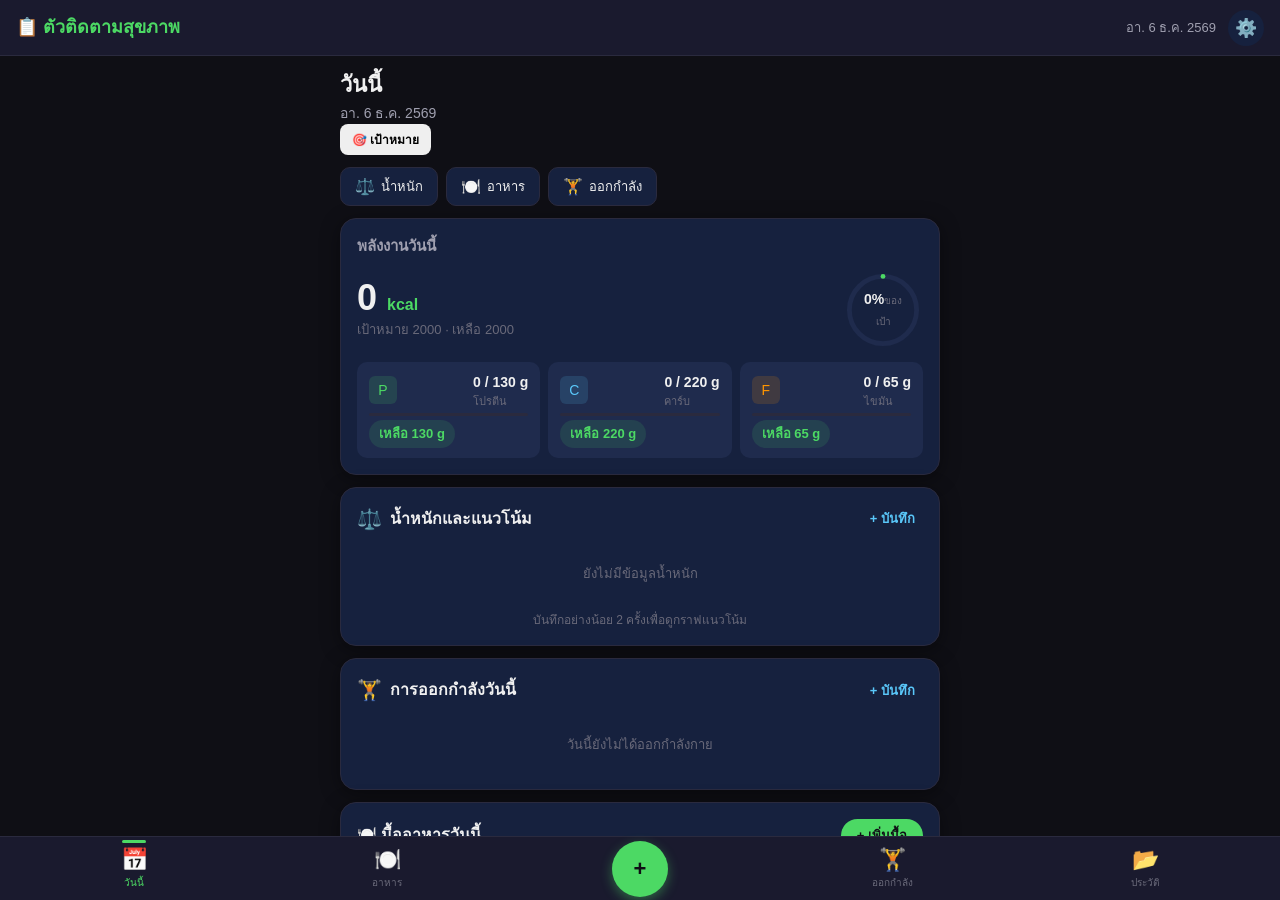
==== commit a845ce9c: "แก้ cache เพื่อให้มือถือโหลดฟีเจอร์ใหม่ทันที" ====
--- a/index.html
+++ b/index.html
@@ -7,7 +7,7 @@
 <meta name="apple-mobile-web-app-status-bar-style" content="black-translucent">
 <meta name="theme-color" content="#1a1a2e">
 <title>ตัวติดตามสุขภาพ</title>
-<link rel="stylesheet" href="style.css">
+<link rel="stylesheet" href="style.css?v=2">
 </head>
 <body>
 
@@ -468,7 +468,7 @@
   </div>
 </div>
 
-<script src="food-db.js"></script>
-<script src="app.js"></script>
+<script src="food-db.js?v=2"></script>
+<script src="app.js?v=2"></script>
 </body>
 </html>
--- a/style.css
+++ b/style.css
@@ -1247,6 +1247,13 @@
 .weight-highlight { display: flex; align-items: baseline; justify-content: space-between; gap: 12px; padding: 10px 4px 2px; }
 .weight-highlight strong { color: var(--accent-blue); font-size: 28px; }
 .weight-highlight span { color: var(--text-muted); font-size: 12px; text-align: right; }
+.weight-highlight > div { display: flex; flex-direction: column; gap: 2px; }
+.weight-trend { text-align: left !important; }
+.weight-trend.down { color: var(--accent-green); }
+.weight-trend.up { color: var(--accent-orange); }
+.weight-chart-wrap { position: relative; width: 100%; height: 180px; margin-top: 12px; }
+.weight-chart-wrap canvas { width: 100%; height: 180px; display: block; }
+.chart-hint { margin: 10px 0 0; color: var(--text-muted); font-size: 12px; text-align: center; }
 .settings-note { color: var(--text-muted); font-size: 12px; line-height: 1.6; }
 .inline-actions { display: flex; justify-content: flex-end; gap: 8px; margin-top: 10px; }
 .food-result { width: 100%; border: 0; border-bottom: 1px solid var(--border); background: var(--bg-card); color: var(--text-primary); padding: 11px 12px; text-align: left; display: flex; flex-direction: column; gap: 3px; cursor: pointer; }
@@ -1254,6 +1261,19 @@
 .food-result small { color: var(--text-muted); }
 .food-search-results { max-height: 240px; overflow-y: auto; border-radius: 10px; margin-top: 4px; }
 .no-results { color: var(--text-muted); font-size: 12px; padding: 12px; border: 1px solid var(--border); border-radius: 10px; }
+.my-food-grid { display: grid; grid-template-columns: repeat(2,minmax(0,1fr)); gap: 8px; }
+.my-food-chip { min-width: 0; padding: 10px 12px; border: 1px solid var(--border); border-radius: 11px; background: var(--bg-card-hover); color: var(--text-primary); text-align: left; cursor: pointer; display: flex; flex-direction: column; gap: 3px; }
+.my-food-chip:hover { border-color: var(--accent-orange); }
+.my-food-chip strong { overflow: hidden; white-space: nowrap; text-overflow: ellipsis; }
+.my-food-chip span, .food-count { color: var(--text-muted); font-size: 11px; }
+.burn-estimate { margin: -2px 0 14px; padding: 12px; border: 1px solid rgba(134,239,172,.25); border-radius: 12px; background: rgba(134,239,172,.08); display: grid; grid-template-columns: 1fr auto; gap: 3px 10px; }
+.burn-estimate span { color: var(--text-secondary); font-size: 12px; }
+.burn-estimate strong { color: var(--accent-green); font-size: 18px; }
+.burn-estimate small { grid-column: 1 / -1; color: var(--text-muted); font-size: 11px; line-height: 1.45; }
+.detail-burn { margin-top: 4px; padding: 8px 10px; border-radius: 9px; background: rgba(134,239,172,.1); color: var(--accent-green); font-weight: 700; }
+.ai-photo-btn { width: 100%; margin-top: 8px; border: 1px solid rgba(90,200,250,.35); color: var(--accent-blue); background: rgba(90,200,250,.08); }
+.ai-photo-btn:disabled { opacity: .45; cursor: not-allowed; }
+.ai-photo-status { margin-top: 7px; color: var(--text-muted); font-size: 11px; line-height: 1.5; }
 .workout-set-row { display: grid; grid-template-columns: minmax(120px,2fr) repeat(3,minmax(58px,.6fr)) 32px; gap: 6px; margin-bottom: 7px; align-items: center; }
 .workout-set-row .form-input { min-width: 0; padding: 9px 7px; }
 .draft-item { display: flex; justify-content: space-between; align-items: center; gap: 10px; border: 1px solid var(--border); border-radius: 9px; padding: 8px 10px; margin-bottom: 6px; font-size: 13px; }
@@ -1277,4 +1297,5 @@
   .workout-set-row .history-item-btn { grid-column: 3; grid-row: 2; justify-self: end; }
   .weight-highlight { flex-direction: column; align-items: flex-start; }
   .weight-highlight span { text-align: left; }
-}
+  .my-food-grid { grid-template-columns: 1fr; }
+}
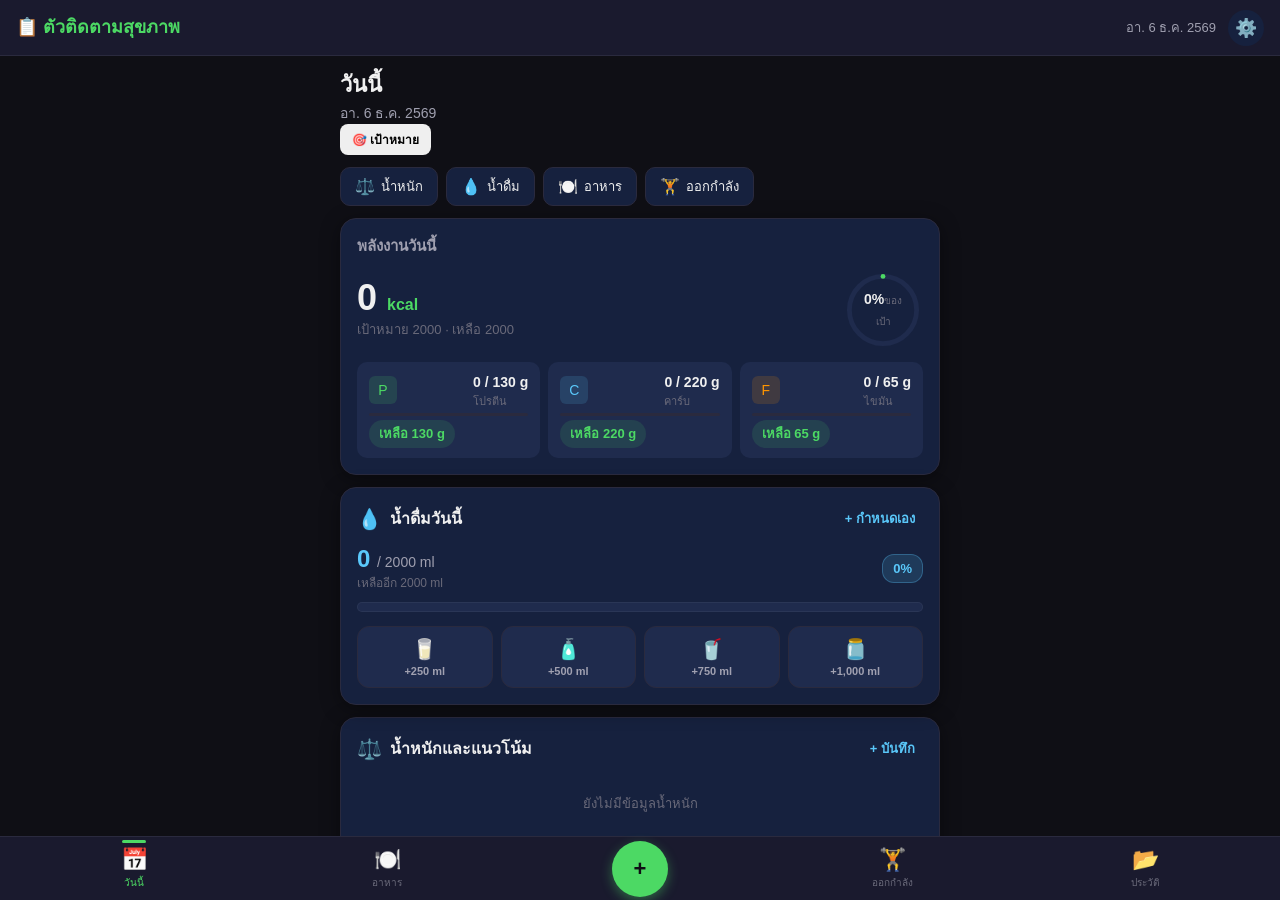
==== commit beea3f68: "Add files via upload" ====
--- a/index.html
+++ b/index.html
@@ -64,8 +64,11 @@
     <div class="modal-body">
       <div class="quick-add-grid">
         <button class="quick-add-card" onclick="closeModal('quickAddModal'); openWeightModal()"><span>⚖️</span><strong>น้ำหนัก</strong><small>ชั่งวันนี้</small></button>
+        <button class="quick-add-card" onclick="closeModal('quickAddModal'); openWaterModal()"><span>💧</span><strong>น้ำดื่ม</strong><small>บันทึกการดื่มน้ำ</small></button>
         <button class="quick-add-card" onclick="closeModal('quickAddModal'); openFoodModal()"><span>🍽️</span><strong>อาหาร</strong><small>เพิ่มมื้ออาหาร</small></button>
         <button class="quick-add-card" onclick="closeModal('quickAddModal'); openWorkoutModal()"><span>🏋️</span><strong>ออกกำลัง</strong><small>บันทึกการฝึก</small></button>
+        <button class="quick-add-card" onclick="closeModal('quickAddModal'); openFastingModal()"><span>⏱️</span><strong>IF Fasting</strong><small>จับเวลาอดอาหาร</small></button>
+        <button class="quick-add-card" onclick="closeModal('quickAddModal'); openMealRecommendModal()"><span>💡</span><strong>แนะนำมื้อ</strong><small>คำนวณโควต้า</small></button>
       </div>
     </div>
   </div>
@@ -88,6 +91,130 @@
     <div class="modal-footer">
       <button class="btn" onclick="closeModal('weightModal')">ยกเลิก</button>
       <button class="btn btn-primary" onclick="saveWeightRecord()">บันทึก</button>
+    </div>
+  </div>
+</div>
+
+<!-- บันทึกน้ำดื่ม -->
+<div class="modal-overlay" id="waterModal">
+  <div class="modal modal-sm">
+    <button class="modal-close" onclick="closeModal('waterModal')">×</button>
+    <h2>💧 บันทึกการดื่มน้ำ</h2>
+    <div class="modal-body">
+      <input type="hidden" id="editWaterId">
+      <div class="form-group">
+        <label>ปริมาณน้ำดื่ม (มล. / ml)</label>
+        <input type="number" class="form-input" id="waterValue" min="10" max="5000" step="10" placeholder="เช่น 250" inputmode="numeric">
+      </div>
+      <div class="water-presets-grid">
+        <button type="button" class="preset-chip" onclick="setWaterModalAmount(250)">🥛 250 ml</button>
+        <button type="button" class="preset-chip" onclick="setWaterModalAmount(500)">🧴 500 ml</button>
+        <button type="button" class="preset-chip" onclick="setWaterModalAmount(750)">🥤 750 ml</button>
+        <button type="button" class="preset-chip" onclick="setWaterModalAmount(1000)">🫙 1,000 ml</button>
+      </div>
+      <div class="form-row">
+        <div class="form-group"><label>วันที่</label><input type="date" class="form-input" id="waterDate"></div>
+        <div class="form-group"><label>เวลา</label><input type="time" class="form-input" id="waterTime"></div>
+      </div>
+      <div class="form-group"><label>หมายเหตุ</label><textarea class="form-textarea" id="waterNote" rows="2" placeholder="เช่น น้ำเปล่า, น้ำแร่, ชาไม่ใส่น้ำตาล"></textarea></div>
+    </div>
+    <div class="modal-footer">
+      <button class="btn" onclick="closeModal('waterModal')">ยกเลิก</button>
+      <button class="btn btn-primary" onclick="saveWaterRecord()">บันทึก</button>
+    </div>
+  </div>
+</div>
+
+<!-- ════════════════════════════════════════════
+   MODAL: Intermittent Fasting (IF Tracker)
+   ════════════════════════════════════════════ -->
+<div class="modal-overlay" id="fastingModal">
+  <div class="modal modal-md">
+    <button class="modal-close" onclick="closeModal('fastingModal')">×</button>
+    <h2>⏱️ จัดการเวลา Fasting (IF)</h2>
+    <div class="modal-body">
+      <input type="hidden" id="editFastingId">
+      <div class="form-group">
+        <label>เลือกสูตร Fasting</label>
+        <div class="fasting-protocols-grid">
+          <button type="button" class="protocol-chip" data-hours="16" onclick="selectFastingProtocol(16, this)">
+            <strong>16:8</strong>
+            <small>ยอดนิยม (16 ชม.)</small>
+          </button>
+          <button type="button" class="protocol-chip" data-hours="18" onclick="selectFastingProtocol(18, this)">
+            <strong>18:6</strong>
+            <small>เผาผลาญไว (18 ชม.)</small>
+          </button>
+          <button type="button" class="protocol-chip" data-hours="20" onclick="selectFastingProtocol(20, this)">
+            <strong>20:4</strong>
+            <small>Warrior Diet (20 ชม.)</small>
+          </button>
+          <button type="button" class="protocol-chip" data-hours="14" onclick="selectFastingProtocol(14, this)">
+            <strong>14:10</strong>
+            <small>ผู้เริ่มต้น (14 ชม.)</small>
+          </button>
+          <button type="button" class="protocol-chip" data-hours="23" onclick="selectFastingProtocol(23, this)">
+            <strong>OMAD</strong>
+            <small>มื้อเดียว (23 ชม.)</small>
+          </button>
+          <button type="button" class="protocol-chip" data-hours="custom" onclick="selectFastingProtocol('custom', this)">
+            <strong>กำหนดเอง</strong>
+            <small>ระบุชั่วโมง</small>
+          </button>
+        </div>
+      </div>
+      <div class="form-group" id="customTargetHoursGroup" style="display:none;">
+        <label>เป้าหมายชั่วโมงที่อด (ชม. / Hours)</label>
+        <input type="number" class="form-input" id="fastingTargetHours" min="1" max="168" value="16">
+      </div>
+      <div class="form-row">
+        <div class="form-group">
+          <label>วันที่เริ่มอดอาหาร</label>
+          <input type="date" class="form-input" id="fastingStartDate">
+        </div>
+        <div class="form-group">
+          <label>เวลาที่เริ่มอดอาหาร</label>
+          <input type="time" class="form-input" id="fastingStartTime">
+        </div>
+      </div>
+      <div class="form-group">
+        <label>หมายเหตุ / ความรู้สึก</label>
+        <textarea class="form-textarea" id="fastingNote" rows="2" placeholder="เช่น ดื่มน้ำเปล่า/กาแฟดำ รู้สึกมีสมาธิดี"></textarea>
+      </div>
+    </div>
+    <div class="modal-footer">
+      <button class="btn" onclick="closeModal('fastingModal')">ปิด</button>
+      <button class="btn btn-primary" id="saveFastingBtn" onclick="saveFastingSession()">เริ่ม Fasting</button>
+    </div>
+  </div>
+</div>
+
+<!-- ════════════════════════════════════════════
+   MODAL: Smart Meal Recommender (แนะนำอาหารอัจฉริยะ)
+   ════════════════════════════════════════════ -->
+<div class="modal-overlay" id="mealRecommendModal">
+  <div class="modal modal-lg">
+    <button class="modal-close" onclick="closeModal('mealRecommendModal')">×</button>
+    <h2>💡 แนะนำมื้ออาหารอัจฉริยะ</h2>
+    <div class="modal-body">
+      <div class="recommend-budget-banner" id="recommendBudgetBanner">
+        <!-- โหลดข้อมูลโควต้าที่เหลือโดย JS -->
+      </div>
+      <div class="recommend-filters-scroll">
+        <button class="recommend-filter-chip active" data-filter="best" onclick="setRecommendFilter('best')">🎯 พอดีโควต้า</button>
+        <button class="recommend-filter-chip" data-filter="high-protein" onclick="setRecommendFilter('high-protein')">💪 โปรตีนสูง (20g+)</button>
+        <button class="recommend-filter-chip" data-filter="clean" onclick="setRecommendFilter('clean')">🥗 แคลต่ำ &lt; 300</button>
+        <button class="recommend-filter-chip" data-filter="7-eleven" onclick="setRecommendFilter('7-eleven')">🏪 7-Eleven / ด่วน</button>
+        <button class="recommend-filter-chip" data-filter="dish" onclick="setRecommendFilter('dish')">🍛 อาหารตามสั่ง</button>
+        <button class="recommend-filter-chip" data-filter="noodle" onclick="setRecommendFilter('noodle')">🍜 ก๋วยเตี๋ยว / เส้น</button>
+        <button class="recommend-filter-chip" data-filter="beverage" onclick="setRecommendFilter('beverage')">🥤 เครื่องดื่ม / โปรตีนเชค</button>
+      </div>
+      <div class="recommend-cards-container" id="recommendCardsContainer">
+        <!-- โหลดการ์ดเมนูโดย JS -->
+      </div>
+    </div>
+    <div class="modal-footer">
+      <button class="btn" onclick="closeModal('mealRecommendModal')">ปิด</button>
     </div>
   </div>
 </div>
@@ -119,6 +246,12 @@
           <div class="form-group" style="flex:0.8">
             <label>ไขมัน (g)</label>
             <input type="number" class="form-input" id="goalFat" placeholder="65" min="0" max="200">
+          </div>
+        </div>
+        <div class="form-row" style="margin-top:8px;">
+          <div class="form-group">
+            <label>น้ำดื่มเป้าหมาย (มล. / ml)</label>
+            <input type="number" class="form-input" id="goalWater" placeholder="2000" min="500" max="10000" step="50">
           </div>
         </div>
       </div>
@@ -332,6 +465,9 @@
           <div class="form-group"><label>คาร์บ (g)</label><input type="number" class="form-input" id="goalTargetCarbs" placeholder="220" step="0.1"></div>
           <div class="form-group"><label>ไขมัน (g)</label><input type="number" class="form-input" id="goalTargetFat" placeholder="65" step="0.1"></div>
         </div>
+        <div class="form-row" style="margin-top:8px;">
+          <div class="form-group"><label>น้ำดื่มเป้าหมาย (มล. / ml)</label><input type="number" class="form-input" id="goalTargetWater" placeholder="2000" min="500" max="10000" step="50"></div>
+        </div>
       </div>
       <div class="settings-section">
         <h3 class="settings-section-title">เป้าหมายออกกำลัง</h3>
--- a/style.css
+++ b/style.css
@@ -373,6 +373,156 @@
   margin-top: 4px;
 }
 
+/* ── Water Intake Card ── */
+.water-card {
+  background: var(--bg-card);
+  border-radius: 16px;
+  padding: 16px;
+  margin-bottom: 12px;
+  border: 1px solid var(--border);
+  position: relative;
+  overflow: hidden;
+}
+.water-summary-row {
+  display: flex;
+  align-items: center;
+  justify-content: space-between;
+  margin-bottom: 10px;
+}
+.water-info {
+  display: flex;
+  flex-direction: column;
+  gap: 2px;
+}
+.water-value-main {
+  font-size: 24px;
+  font-weight: 800;
+  color: #5ac8fa;
+  line-height: 1.1;
+}
+.water-value-main .water-unit {
+  font-size: 14px;
+  color: var(--text-secondary);
+  font-weight: 500;
+}
+.water-sub-label {
+  font-size: 12px;
+  color: var(--text-muted);
+}
+.water-badge {
+  font-size: 13px;
+  font-weight: 700;
+  padding: 4px 10px;
+  border-radius: 12px;
+  background: rgba(90, 200, 250, 0.15);
+  color: #5ac8fa;
+  border: 1px solid rgba(90, 200, 250, 0.3);
+}
+.water-badge.complete {
+  background: rgba(76, 217, 100, 0.15);
+  color: var(--accent-green);
+  border-color: rgba(76, 217, 100, 0.3);
+}
+.water-progress-track {
+  width: 100%;
+  height: 10px;
+  background: var(--bg-card-hover);
+  border-radius: 6px;
+  overflow: hidden;
+  margin-bottom: 14px;
+  border: 1px solid rgba(255, 255, 255, 0.05);
+}
+.water-progress-fill {
+  height: 100%;
+  background: linear-gradient(90deg, #00b4d8, #5ac8fa);
+  border-radius: 6px;
+  transition: width 0.35s cubic-bezier(0.4, 0, 0.2, 1);
+  box-shadow: 0 0 10px rgba(90, 200, 250, 0.5);
+}
+.water-quick-grid {
+  display: grid;
+  grid-template-columns: repeat(4, 1fr);
+  gap: 8px;
+}
+.water-quick-btn {
+  display: flex;
+  flex-direction: column;
+  align-items: center;
+  justify-content: center;
+  gap: 4px;
+  padding: 10px 4px;
+  background: var(--bg-card-hover);
+  border: 1px solid var(--border);
+  border-radius: 12px;
+  color: var(--text-primary);
+  cursor: pointer;
+  transition: all 0.2s;
+}
+.water-quick-btn:hover {
+  background: rgba(90, 200, 250, 0.12);
+  border-color: #5ac8fa;
+  transform: translateY(-1px);
+}
+.water-quick-btn:active {
+  transform: scale(0.96);
+}
+.water-quick-btn .wq-icon {
+  font-size: 20px;
+}
+.water-quick-btn .wq-label {
+  font-size: 11px;
+  font-weight: 600;
+  color: var(--text-secondary);
+}
+.water-recent-row {
+  display: flex;
+  align-items: center;
+  justify-content: space-between;
+  margin-top: 10px;
+  padding-top: 8px;
+  border-top: 1px solid rgba(255, 255, 255, 0.05);
+}
+.water-undo-btn {
+  background: none;
+  border: none;
+  color: var(--text-muted);
+  font-size: 12px;
+  cursor: pointer;
+  padding: 2px 6px;
+  border-radius: 6px;
+  transition: color 0.2s, background 0.2s;
+}
+.water-undo-btn:hover {
+  color: var(--accent-red);
+  background: rgba(255, 59, 48, 0.1);
+}
+
+/* Preset Chips for Modal */
+.water-presets-grid {
+  display: flex;
+  gap: 8px;
+  flex-wrap: wrap;
+  margin-bottom: 12px;
+}
+.preset-chip {
+  padding: 6px 12px;
+  background: var(--bg-card-hover);
+  border: 1px solid var(--border);
+  border-radius: 8px;
+  color: var(--text-primary);
+  font-size: 13px;
+  cursor: pointer;
+  transition: all 0.15s;
+}
+.preset-chip:hover {
+  background: rgba(90, 200, 250, 0.15);
+  border-color: #5ac8fa;
+  color: #5ac8fa;
+}
+.preset-chip:active {
+  transform: scale(0.96);
+}
+
 /* ── Workout Card ── */
 .workout-card {
   background: var(--bg-card);
@@ -1175,6 +1325,7 @@
 .history-item-value { font-size: 14px; font-weight: 600; }
 .history-item-value.green { color: var(--accent-green); }
 .history-item-value.blue { color: var(--accent-blue); }
+.history-item-value.cyan { color: #00b4d8; }
 .history-item-value.orange { color: var(--accent-orange); }
 .history-item-actions { display: flex; gap: 4px; }
 .history-item-btn {
@@ -1288,6 +1439,410 @@
 .photo-preview.thumb img { width: 100%; height: 100%; object-fit: cover; border-radius: 10px; }
 .photo-preview.thumb .remove-photo { position: absolute; top: -7px; right: -7px; width: 24px; height: 24px; border-radius: 50%; border: 0; background: var(--accent-red); color: white; cursor: pointer; }
 
+/* ════════════════════════════════════════════
+   ⏱️ IF FASTING TRACKER STYLES
+   ════════════════════════════════════════════ */
+.fasting-card {
+  background: linear-gradient(145deg, rgba(30, 24, 54, 0.85) 0%, rgba(18, 18, 30, 0.95) 100%);
+  border: 1px solid rgba(168, 85, 247, 0.35);
+  position: relative;
+  overflow: hidden;
+}
+.fasting-card::before {
+  content: '';
+  position: absolute;
+  top: -40px;
+  right: -40px;
+  width: 130px;
+  height: 130px;
+  background: radial-gradient(circle, rgba(168, 85, 247, 0.22) 0%, transparent 70%);
+  pointer-events: none;
+}
+.fasting-hero {
+  display: flex;
+  flex-direction: column;
+  align-items: center;
+  text-align: center;
+  padding: 10px 0 16px;
+  gap: 8px;
+}
+.fasting-status-pill {
+  display: inline-flex;
+  align-items: center;
+  gap: 6px;
+  padding: 5px 12px;
+  border-radius: 20px;
+  font-size: 12px;
+  font-weight: 600;
+  background: rgba(168, 85, 247, 0.15);
+  color: #c084fc;
+  border: 1px solid rgba(168, 85, 247, 0.3);
+}
+.fasting-status-pill.eating {
+  background: rgba(34, 197, 94, 0.15);
+  color: #4ade80;
+  border-color: rgba(34, 197, 94, 0.3);
+}
+.fasting-status-pill.idle {
+  background: rgba(148, 163, 184, 0.15);
+  color: #94a3b8;
+  border-color: rgba(148, 163, 184, 0.3);
+}
+.fasting-timer-big {
+  font-size: 40px;
+  font-weight: 800;
+  font-family: 'SF Pro Display', system-ui, -apple-system, sans-serif;
+  letter-spacing: 1px;
+  color: #f8fafc;
+  text-shadow: 0 2px 14px rgba(168, 85, 247, 0.4);
+  line-height: 1.1;
+  margin: 4px 0;
+}
+.fasting-timer-sub {
+  font-size: 13px;
+  color: var(--text-secondary);
+}
+.fasting-progress-track {
+  width: 100%;
+  height: 10px;
+  background: rgba(255, 255, 255, 0.08);
+  border-radius: 10px;
+  overflow: hidden;
+  margin: 12px 0 8px;
+  border: 1px solid rgba(168, 85, 247, 0.2);
+}
+.fasting-progress-fill {
+  height: 100%;
+  background: linear-gradient(90deg, #a855f7 0%, #ec4899 100%);
+  border-radius: 10px;
+  transition: width 0.4s ease;
+  box-shadow: 0 0 12px rgba(168, 85, 247, 0.5);
+}
+.fasting-stage-box {
+  background: rgba(168, 85, 247, 0.08);
+  border: 1px dashed rgba(168, 85, 247, 0.3);
+  border-radius: 12px;
+  padding: 10px 14px;
+  margin: 10px 0;
+  display: flex;
+  align-items: center;
+  gap: 10px;
+}
+.fasting-stage-icon {
+  font-size: 24px;
+  line-height: 1;
+}
+.fasting-stage-title {
+  font-size: 13px;
+  font-weight: 700;
+  color: #e2e8f0;
+}
+.fasting-stage-desc {
+  font-size: 11px;
+  color: #94a3b8;
+  margin-top: 1px;
+}
+.fasting-times-row {
+  display: grid;
+  grid-template-columns: 1fr 1fr;
+  gap: 8px;
+  margin: 12px 0;
+}
+.fasting-time-item {
+  background: rgba(255, 255, 255, 0.04);
+  border-radius: 10px;
+  padding: 8px 10px;
+  border: 1px solid var(--border);
+}
+.fasting-time-label {
+  font-size: 11px;
+  color: var(--text-muted);
+}
+.fasting-time-val {
+  font-size: 13px;
+  font-weight: 700;
+  color: var(--text-primary);
+  margin-top: 2px;
+}
+.fasting-actions-row {
+  display: flex;
+  gap: 8px;
+  margin-top: 14px;
+}
+.fasting-btn-primary {
+  flex: 1;
+  background: linear-gradient(135deg, #a855f7 0%, #7e22ce 100%);
+  color: white;
+  border: 0;
+  padding: 11px 16px;
+  border-radius: 11px;
+  font-weight: 700;
+  cursor: pointer;
+  display: inline-flex;
+  align-items: center;
+  justify-content: center;
+  gap: 6px;
+  box-shadow: 0 4px 14px rgba(168, 85, 247, 0.35);
+  transition: all 0.2s;
+}
+.fasting-btn-primary:hover {
+  filter: brightness(1.1);
+  transform: translateY(-1px);
+}
+.fasting-btn-danger {
+  background: rgba(239, 68, 68, 0.15);
+  color: #f87171;
+  border: 1px solid rgba(239, 68, 68, 0.3);
+  padding: 11px 16px;
+  border-radius: 11px;
+  font-weight: 600;
+  cursor: pointer;
+  transition: all 0.2s;
+}
+.fasting-btn-danger:hover {
+  background: rgba(239, 68, 68, 0.25);
+}
+
+.fasting-protocols-grid {
+  display: grid;
+  grid-template-columns: repeat(3, 1fr);
+  gap: 8px;
+  margin-top: 4px;
+}
+.protocol-chip {
+  padding: 10px 8px;
+  background: var(--bg-card);
+  border: 1px solid var(--border);
+  border-radius: 10px;
+  color: var(--text-primary);
+  display: flex;
+  flex-direction: column;
+  align-items: center;
+  gap: 3px;
+  cursor: pointer;
+  transition: all 0.2s;
+}
+.protocol-chip:hover {
+  border-color: #a855f7;
+}
+.protocol-chip.active {
+  background: rgba(168, 85, 247, 0.18);
+  border-color: #a855f7;
+  box-shadow: 0 0 10px rgba(168, 85, 247, 0.25);
+}
+.protocol-chip strong {
+  font-size: 15px;
+  color: #f8fafc;
+}
+.protocol-chip small {
+  font-size: 10px;
+  color: var(--text-muted);
+}
+
+/* ════════════════════════════════════════════
+   💡 SMART MEAL RECOMMENDER STYLES
+   ════════════════════════════════════════════ */
+.recommend-banner-btn {
+  width: 100%;
+  background: linear-gradient(135deg, rgba(245, 158, 11, 0.15) 0%, rgba(217, 119, 6, 0.25) 100%);
+  border: 1px solid rgba(245, 158, 11, 0.4);
+  border-radius: 14px;
+  padding: 12px 14px;
+  display: flex;
+  align-items: center;
+  justify-content: space-between;
+  color: var(--text-primary);
+  cursor: pointer;
+  margin: 10px 0 14px;
+  transition: all 0.2s;
+}
+.recommend-banner-btn:hover {
+  border-color: #f59e0b;
+  transform: translateY(-1px);
+  box-shadow: 0 4px 14px rgba(245, 158, 11, 0.2);
+}
+.rb-left {
+  display: flex;
+  align-items: center;
+  gap: 10px;
+  text-align: left;
+}
+.rb-icon {
+  font-size: 26px;
+  line-height: 1;
+}
+.rb-title {
+  font-size: 14px;
+  font-weight: 700;
+  color: #fbbf24;
+}
+.rb-sub {
+  font-size: 11px;
+  color: var(--text-muted);
+  margin-top: 1px;
+}
+.rb-arrow {
+  font-size: 16px;
+  color: #fbbf24;
+  font-weight: bold;
+}
+
+.recommend-budget-banner {
+  background: rgba(255, 255, 255, 0.04);
+  border: 1px solid var(--border);
+  border-radius: 14px;
+  padding: 12px 14px;
+  margin-bottom: 12px;
+}
+.rbb-title {
+  font-size: 12px;
+  color: var(--text-muted);
+  margin-bottom: 6px;
+}
+.rbb-stats-row {
+  display: grid;
+  grid-template-columns: repeat(4, 1fr);
+  gap: 6px;
+}
+.rbb-stat {
+  background: var(--bg-card);
+  padding: 6px 8px;
+  border-radius: 8px;
+  text-align: center;
+  border: 1px solid rgba(255, 255, 255, 0.05);
+}
+.rbb-stat-val {
+  font-size: 14px;
+  font-weight: 800;
+}
+.rbb-stat-val.cal { color: var(--accent-orange); }
+.rbb-stat-val.pro { color: var(--accent-green); }
+.rbb-stat-val.carb { color: var(--accent-blue); }
+.rbb-stat-val.fat { color: #f43f5e; }
+.rbb-stat-lbl {
+  font-size: 10px;
+  color: var(--text-muted);
+  margin-top: 2px;
+}
+
+.recommend-filters-scroll {
+  display: flex;
+  gap: 6px;
+  overflow-x: auto;
+  padding-bottom: 8px;
+  margin-bottom: 12px;
+  scrollbar-width: none;
+}
+.recommend-filters-scroll::-webkit-scrollbar { display: none; }
+.recommend-filter-chip {
+  flex-shrink: 0;
+  padding: 6px 12px;
+  border-radius: 20px;
+  background: var(--bg-card);
+  border: 1px solid var(--border);
+  color: var(--text-secondary);
+  font-size: 12px;
+  font-weight: 600;
+  cursor: pointer;
+  transition: all 0.2s;
+}
+.recommend-filter-chip:hover {
+  border-color: #f59e0b;
+  color: var(--text-primary);
+}
+.recommend-filter-chip.active {
+  background: rgba(245, 158, 11, 0.18);
+  border-color: #f59e0b;
+  color: #fbbf24;
+}
+
+.recommend-cards-container {
+  display: flex;
+  flex-direction: column;
+  gap: 10px;
+  max-height: 380px;
+  overflow-y: auto;
+  padding-right: 4px;
+}
+.recommend-card {
+  background: var(--bg-card);
+  border: 1px solid var(--border);
+  border-radius: 12px;
+  padding: 12px 14px;
+  display: flex;
+  align-items: center;
+  justify-content: space-between;
+  gap: 10px;
+  transition: all 0.2s;
+}
+.recommend-card:hover {
+  border-color: #f59e0b;
+  background: var(--bg-card-hover);
+}
+.rc-left {
+  display: flex;
+  flex-direction: column;
+  gap: 4px;
+  min-width: 0;
+  flex: 1;
+}
+.rc-header-row {
+  display: flex;
+  align-items: center;
+  gap: 6px;
+  flex-wrap: wrap;
+}
+.rc-name {
+  font-size: 14px;
+  font-weight: 700;
+  color: var(--text-primary);
+}
+.rc-tag {
+  font-size: 10px;
+  padding: 2px 7px;
+  border-radius: 6px;
+  background: rgba(255, 255, 255, 0.08);
+  color: var(--text-muted);
+}
+.rc-portion {
+  font-size: 11px;
+  color: var(--text-muted);
+}
+.rc-macros-row {
+  display: flex;
+  align-items: center;
+  gap: 6px;
+  font-size: 11px;
+  font-weight: 600;
+  margin-top: 2px;
+}
+.rc-cal { color: var(--accent-orange); }
+.rc-pro { color: var(--accent-green); }
+.rc-carb { color: var(--accent-blue); }
+.rc-fat { color: #f43f5e; }
+
+.recommend-quick-btn {
+  background: rgba(34, 197, 94, 0.15);
+  color: #4ade80;
+  border: 1px solid rgba(34, 197, 94, 0.35);
+  padding: 8px 12px;
+  border-radius: 10px;
+  font-size: 12px;
+  font-weight: 700;
+  cursor: pointer;
+  white-space: nowrap;
+  flex-shrink: 0;
+  transition: all 0.2s;
+}
+.recommend-quick-btn:hover {
+  background: rgba(34, 197, 94, 0.3);
+  transform: scale(1.03);
+}
+
+.history-item-value.purple {
+  color: #c084fc;
+}
+
 @media (max-width: 520px) {
   .quick-add-grid { grid-template-columns: 1fr; }
   .quick-add-card { flex-direction: row; justify-content: flex-start; padding: 12px 14px; }
